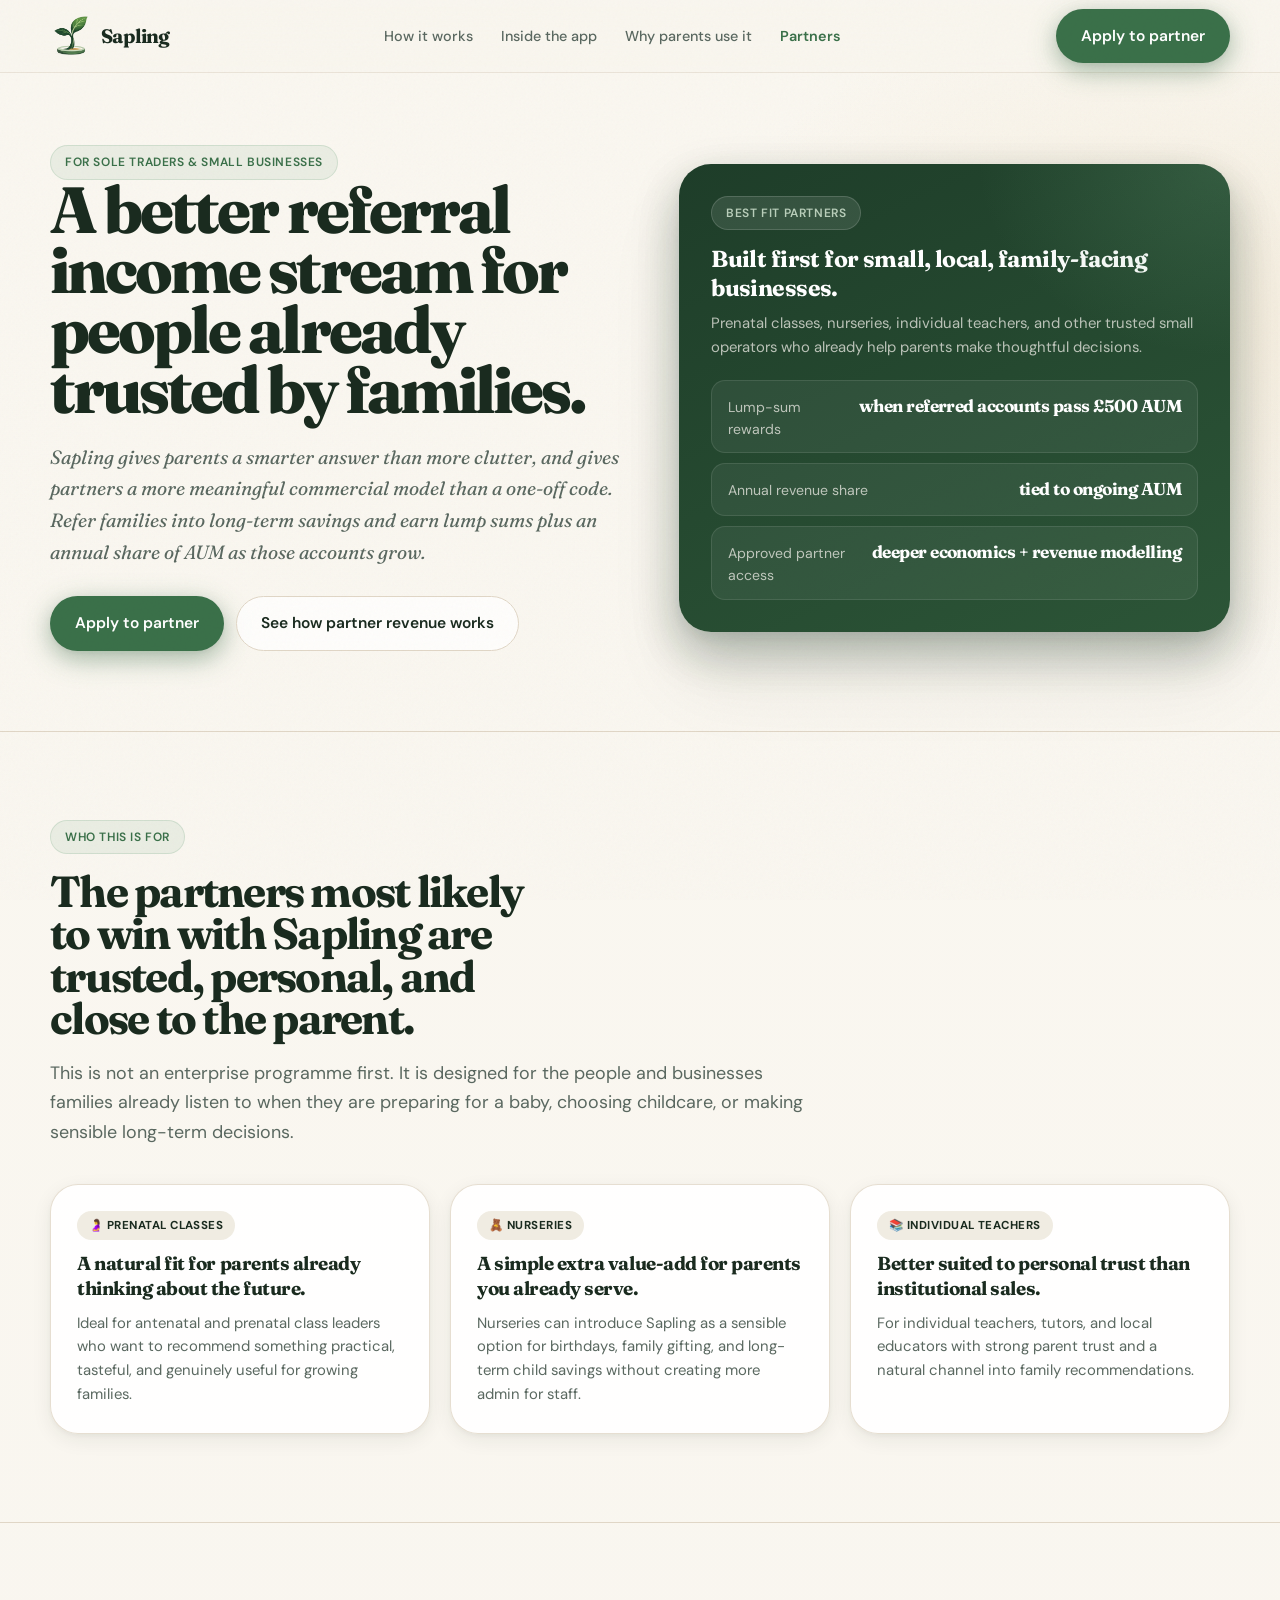
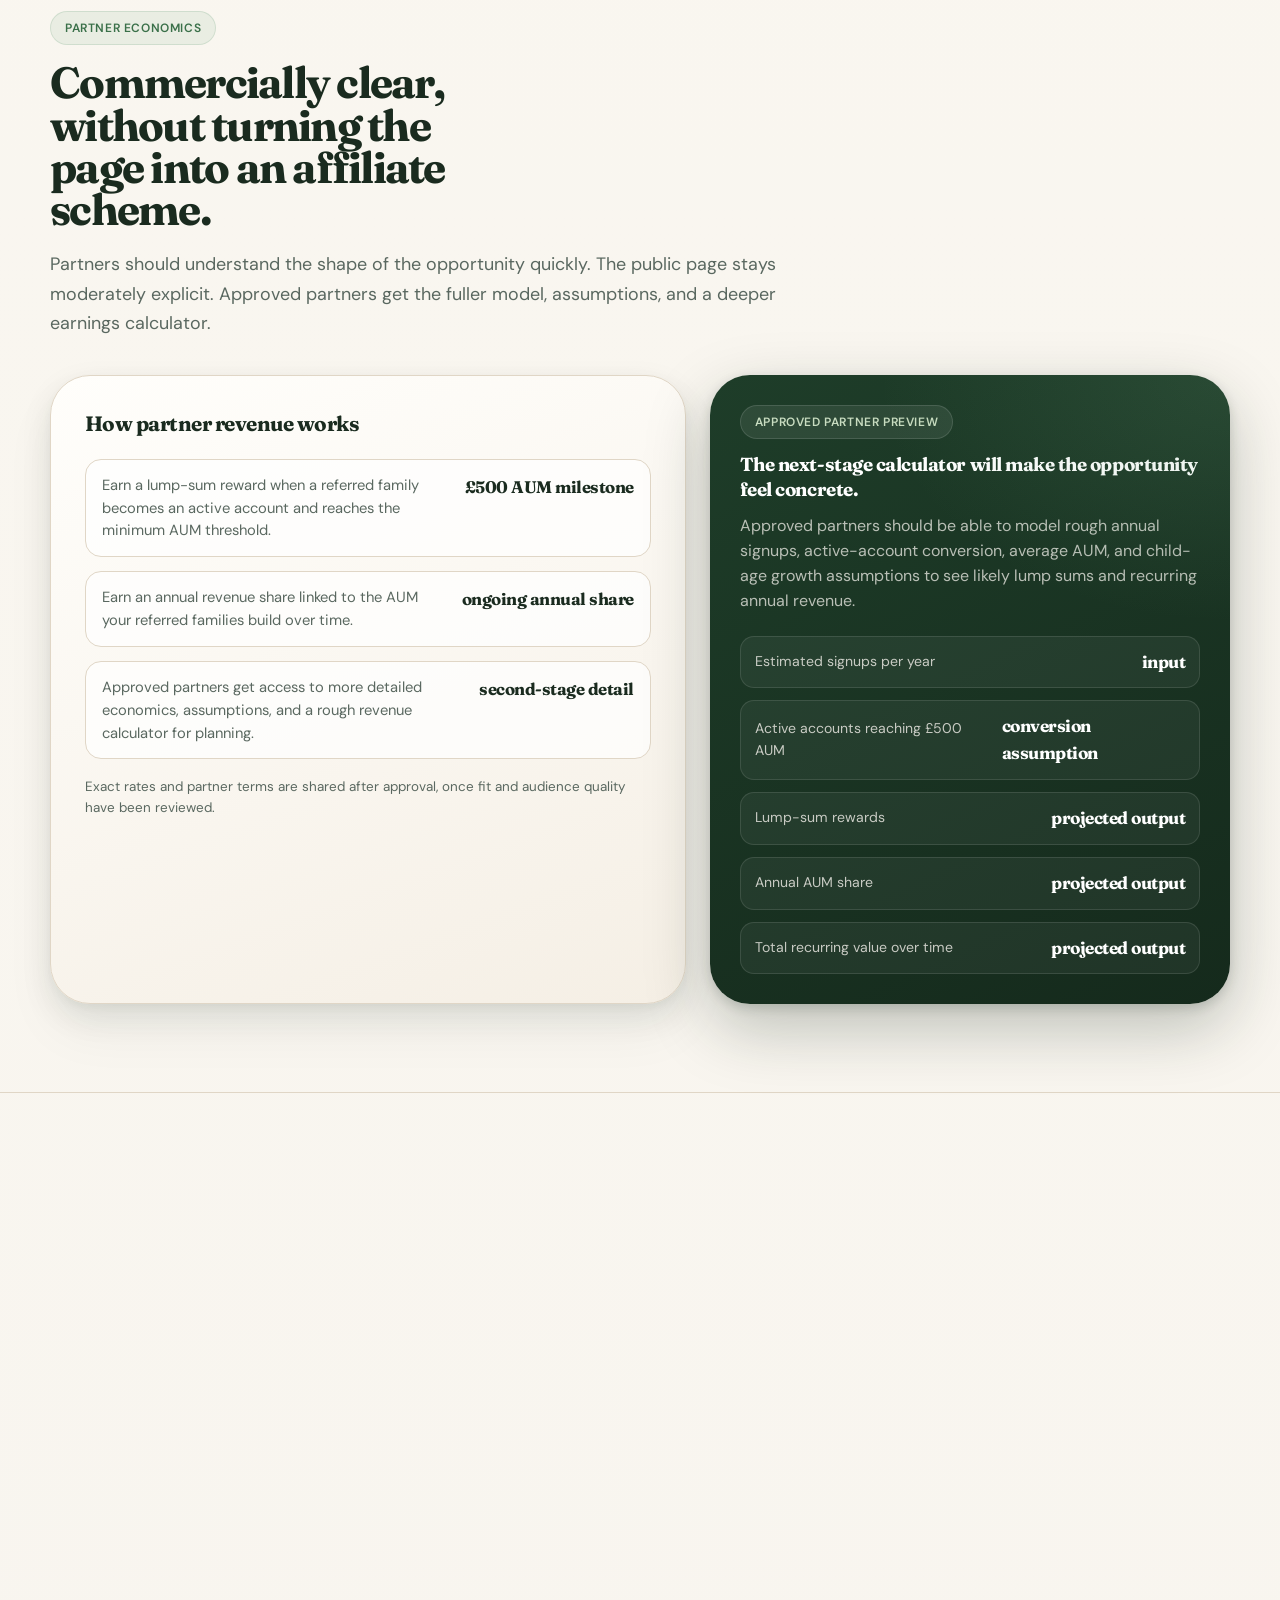
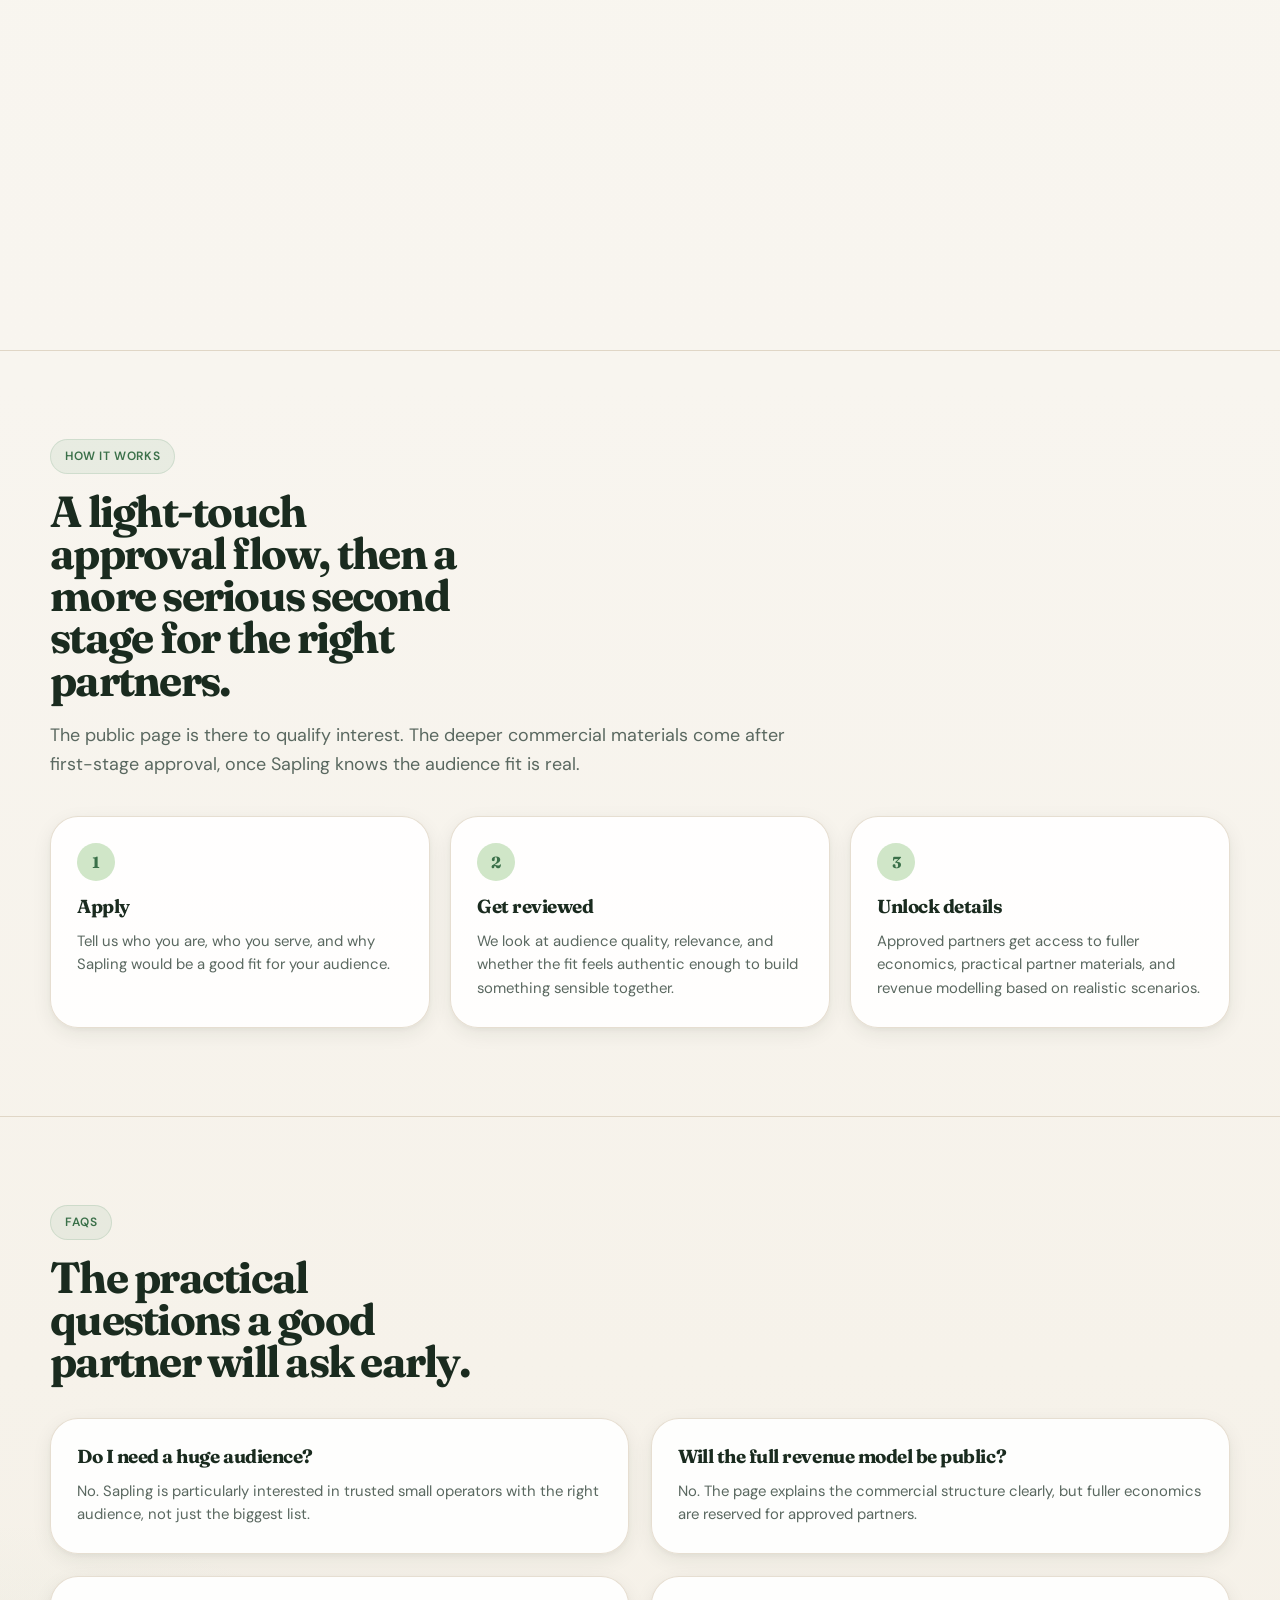
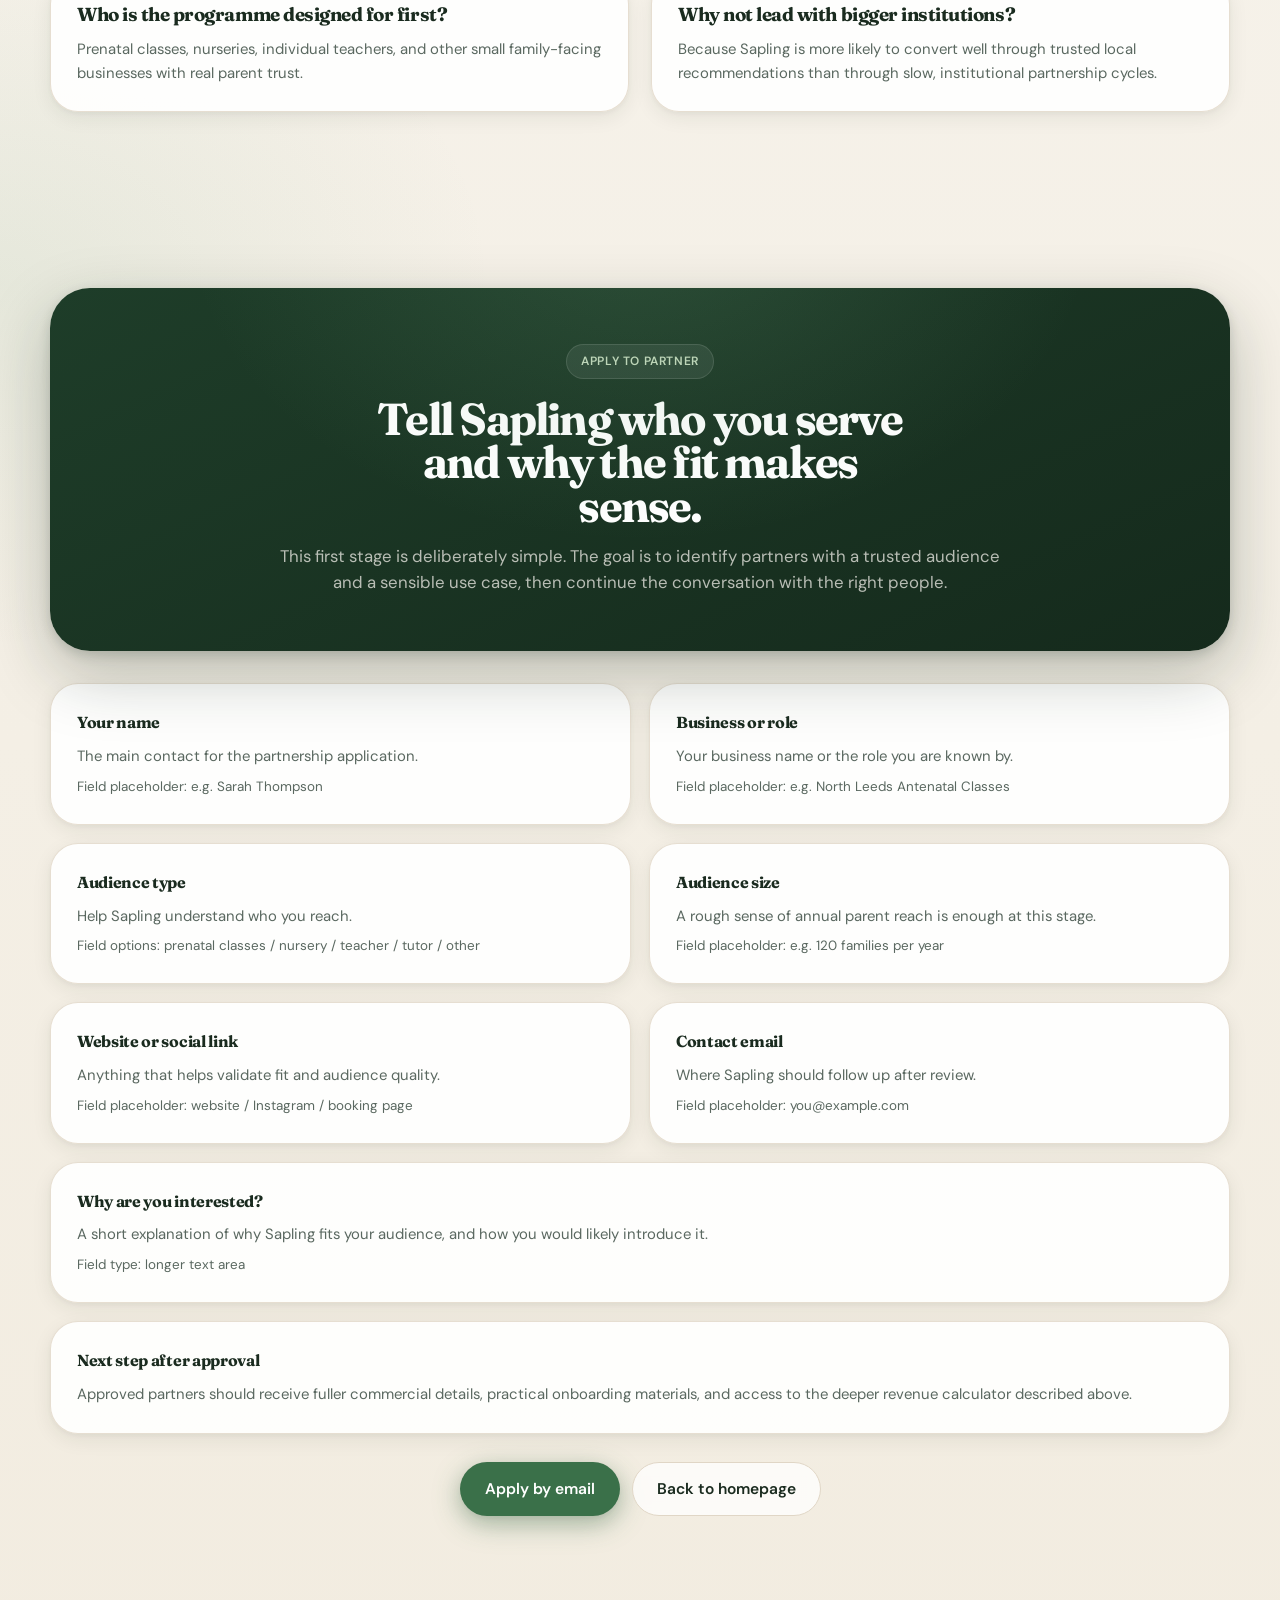
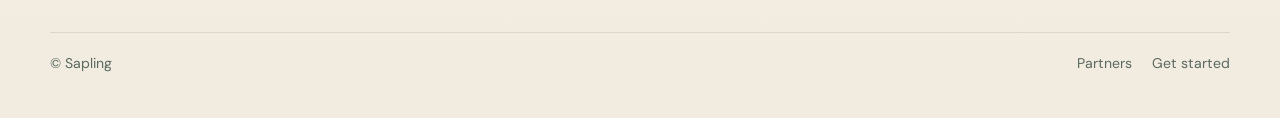
==== partners/index.html @ d84a0366 "feat: replace placeholder visuals and add partners page" ====
<!DOCTYPE html>
<html lang="en-GB">
<head>
  <link rel="icon" href="/sapling.ico" sizes="any">
  <link rel="icon" type="image/png" href="/sapling.png">
  <link rel="apple-touch-icon" href="/sapling.png">
  <link rel="preconnect" href="https://fonts.googleapis.com">
  <link rel="preconnect" href="https://fonts.gstatic.com" crossorigin>
  <link href="https://fonts.googleapis.com/css2?family=DM+Sans:ital,opsz,wght@0,9..40,400;0,9..40,500;0,9..40,600;0,9..40,700;1,9..40,400&family=Fraunces:ital,opsz,wght@0,9..144,400;0,9..144,600;0,9..144,700;0,9..144,800;1,9..144,400;1,9..144,700&display=swap" rel="stylesheet">
  <meta charset="UTF-8" />
  <meta name="viewport" content="width=device-width, initial-scale=1.0" />
  <title>Partners — Sapling</title>
  <meta name="description" content="Partner with Sapling to offer families something genuinely useful and earn lump-sum referral revenue plus an annual share of AUM as referred accounts grow." />
  <style>
    :root {
      --bg:        #f8f5ef;
      --surface:   #fffefb;
      --surface-2: #f1ebe0;
      --text:      #1a2b1f;
      --muted:     #5a6860;
      --line:      #e0d6c6;
      --green:     #3a7049;
      --green-lt:  #68a078;
      --green-3:   #d0e6c8;
      --gold:      #c89a3f;
      --sh-sm: 0 2px 4px rgba(26,43,31,.04), 0 6px 20px rgba(26,43,31,.07);
      --sh-md: 0 4px 8px rgba(26,43,31,.04), 0 12px 32px rgba(26,43,31,.09), 0 28px 52px rgba(26,43,31,.05);
      --sh-lg: 0 6px 12px rgba(26,43,31,.05), 0 20px 48px rgba(26,43,31,.11), 0 48px 80px rgba(26,43,31,.07);
      --sh-green: 0 8px 28px rgba(58,112,73,.38);
      --radius:    24px;
      --radius-lg: 32px;
      --radius-xl: 40px;
      --max: 1180px;
    }

    *, *::before, *::after { box-sizing: border-box; }
    html { scroll-behavior: smooth; }
    body {
      margin: 0;
      font-family: 'DM Sans', ui-sans-serif, system-ui, sans-serif;
      color: var(--text);
      background-color: var(--bg);
      background-image:
        radial-gradient(ellipse 760px 520px at 92% 5%, rgba(200,154,63,.1) 0%, transparent 65%),
        radial-gradient(ellipse 760px 560px at 0% 78%, rgba(104,160,120,.11) 0%, transparent 65%),
        linear-gradient(180deg, #faf7f0 0%, #f8f5ef 55%, #f2ece0 100%);
      line-height: 1.55;
      -webkit-font-smoothing: antialiased;
    }
    body::after {
      content: '';
      position: fixed; inset: 0;
      pointer-events: none; z-index: 9999;
      background-image: url("data:image/svg+xml,%3Csvg viewBox='0 0 512 512' xmlns='http://www.w3.org/2000/svg'%3E%3Cfilter id='n'%3E%3CfeTurbulence type='fractalNoise' baseFrequency='0.75' numOctaves='4' stitchTiles='stitch'/%3E%3C/filter%3E%3Crect width='100%25' height='100%25' filter='url(%23n)'/%3E%3C/svg%3E");
      opacity: .032; mix-blend-mode: multiply;
    }
    a { color: inherit; text-decoration: none; }
    img { max-width: 100%; display: block; }
    h1, h2, h3, h4, p { margin: 0; }
    h1, h2, h3 { font-family: 'Fraunces', Georgia, serif; font-optical-sizing: auto; }
    h1 { font-size: clamp(2.9rem, 5.1vw, 5.3rem); line-height: .92; letter-spacing: -.045em; font-weight: 800; }
    h2 { font-size: clamp(2rem, 3.4vw, 3.6rem); line-height: .97; letter-spacing: -.04em; font-weight: 700; }
    h3 { font-size: 1.18rem; line-height: 1.3; letter-spacing: -.025em; font-weight: 700; }
    .lead { margin-top: 20px; font-size: clamp(1.05rem, 1.4vw, 1.2rem); color: var(--muted); line-height: 1.65; max-width: 48rem; }
    .small { font-size: .84rem; color: var(--muted); }
    .container { width: min(var(--max), calc(100% - 40px)); margin: 0 auto; }
    .section { padding: 88px 0; }
    .grid-3 { display: grid; grid-template-columns: repeat(3,1fr); gap: 20px; }
    .grid-2 { display: grid; grid-template-columns: repeat(2,1fr); gap: 22px; }

    .eyebrow {
      display: inline-flex; align-items: center; gap: 8px;
      background: rgba(104,160,120,.1); color: var(--green);
      border: 1px solid rgba(104,160,120,.2);
      padding: 7px 14px; border-radius: 999px;
      font-weight: 600; font-size: 12px; letter-spacing: .05em; text-transform: uppercase;
    }

    .btns { display: flex; gap: 12px; flex-wrap: wrap; margin-top: 28px; align-items: center; }
    .btn {
      border: 1px solid transparent; border-radius: 999px; padding: 14px 24px;
      font-family: 'DM Sans', sans-serif; font-weight: 600; font-size: .97rem;
      display: inline-flex; align-items: center; gap: 8px;
      position: relative; overflow: hidden; white-space: nowrap;
      transition: transform .22s cubic-bezier(.34,1.56,.64,1), box-shadow .22s ease;
    }
    .btn::after { content: ''; position: absolute; inset: 0; background: rgba(255,255,255,0); transition: background .2s; }
    .btn:hover::after { background: rgba(255,255,255,.1); }
    .btn-primary { background: var(--green); color: #fff; box-shadow: var(--sh-sm), var(--sh-green); }
    .btn-primary:hover { transform: translateY(-2px); box-shadow: var(--sh-md), 0 12px 36px rgba(58,112,73,.42); }
    .btn-secondary { background: rgba(255,255,255,.75); border-color: var(--line); backdrop-filter: blur(6px); }
    .btn-secondary:hover { transform: translateY(-2px); box-shadow: var(--sh-sm); }

    .topbar {
      position: sticky; top: 0; z-index: 200;
      backdrop-filter: blur(18px) saturate(1.3);
      background: rgba(248,245,239,.72);
      border-bottom: 1px solid rgba(224,214,198,.6);
      transition: background .3s, box-shadow .3s;
    }
    .topbar.scrolled { background: rgba(248,245,239,.92); box-shadow: var(--sh-sm); }
    .nav { min-height: 72px; display: flex; align-items: center; justify-content: space-between; gap: 20px; }
    .brand { display: flex; align-items: center; gap: 11px; font-family: 'Fraunces', serif; font-weight: 700; font-size: 1.22rem; letter-spacing: -.03em; }
    .brand-logo { width: 40px; height: 40px; object-fit: contain; display: block; flex-shrink: 0; }
    .nav-links { display: flex; gap: 4px; }
    .nav-links a { color: var(--muted); font-weight: 500; font-size: .9rem; padding: 7px 12px; border-radius: 10px; transition: color .15s, background .15s; }
    .nav-links a:hover { color: var(--text); background: rgba(0,0,0,.04); }
    .nav-links a.active { color: var(--green); font-weight: 600; }

    .reveal { opacity: 0; transform: translateY(26px); transition: opacity .7s cubic-bezier(.22,1,.36,1), transform .7s cubic-bezier(.22,1,.36,1); }
    .reveal.r2 { transition-delay: .1s; }
    .reveal.r3 { transition-delay: .2s; }
    .reveal.r4 { transition-delay: .3s; }
    .reveal.visible { opacity: 1; transform: none; }

    .page-hero { padding: 72px 0 80px; }
    .page-hero-grid { display: grid; grid-template-columns: 1.02fr .98fr; gap: 56px; align-items: center; }
    .hero-kicker {
      font-family: 'Fraunces', serif; font-style: italic; font-weight: 400;
      font-size: clamp(1rem, 1.5vw, 1.25rem); color: var(--muted);
      margin-top: 22px; line-height: 1.65; max-width: 40rem;
    }

    .featured-card {
      background: linear-gradient(155deg, #1e3d29 0%, #2c5537 100%);
      border-radius: var(--radius-lg); padding: 32px;
      box-shadow: var(--sh-lg), 0 20px 48px rgba(20,48,30,.22);
      position: relative; overflow: hidden;
    }
    .featured-card::before {
      content: '';
      position: absolute; inset: 0;
      background: radial-gradient(ellipse 420px 320px at 100% 0%, rgba(104,160,120,.25) 0%, transparent 60%);
      pointer-events: none;
    }
    .featured-card .eyebrow { background: rgba(255,255,255,.1); color: rgba(200,220,200,.9); border-color: rgba(255,255,255,.15); }
    .featured-card h3 { color: #fff; margin-top: 14px; font-size: 1.45rem; line-height: 1.25; }
    .featured-card p { color: rgba(247,244,238,.72); margin-top: 10px; font-size: .93rem; line-height: 1.6; }
    .featured-rows { display: grid; gap: 10px; margin-top: 20px; }
    .featured-row {
      border: 1px solid rgba(255,255,255,.1);
      background: rgba(255,255,255,.06);
      border-radius: 14px; padding: 12px 16px;
      display: flex; justify-content: space-between; align-items: baseline; gap: 10px;
    }
    .featured-row span { font-size: .88rem; color: rgba(247,244,238,.72); }
    .featured-row strong { font-family: 'Fraunces', serif; font-size: 1.08rem; color: #fff; letter-spacing: -.03em; white-space: nowrap; }

    .hr { border: 0; border-top: 1px solid var(--line); margin: 0; }

    .fit-card, .info-card, .step-card, .faq-card, .field-card {
      background: rgba(255,255,255,.9);
      border: 1px solid rgba(224,214,198,.8);
      border-radius: 28px; padding: 26px;
      box-shadow: var(--sh-sm);
      transition: transform .28s cubic-bezier(.34,1.56,.64,1), box-shadow .28s ease;
    }
    .fit-card:hover, .info-card:hover, .step-card:hover, .faq-card:hover, .field-card:hover {
      transform: translateY(-4px); box-shadow: var(--sh-md);
    }
    .fit-type, .pill {
      display: inline-flex; align-items: center; gap: 7px;
      border-radius: 999px; background: #f0ece2;
      padding: 6px 12px; font-size: .72rem; font-weight: 700; width: fit-content;
      text-transform: uppercase; letter-spacing: .04em;
    }
    .fit-card p, .info-card p, .step-card p, .faq-card p, .field-card p { color: var(--muted); font-size: .93rem; line-height: 1.6; margin-top: 10px; }
    .step-no {
      width: 38px; height: 38px; border-radius: 999px;
      display: inline-flex; align-items: center; justify-content: center;
      background: var(--green-3); color: var(--green);
      font-family: 'Fraunces', serif; font-weight: 700; margin-bottom: 14px;
    }

    .economics-grid { display: grid; grid-template-columns: 1.1fr .9fr; gap: 24px; margin-top: 36px; }
    .economics-panel {
      background: linear-gradient(160deg, #fffefb 0%, #f5efe5 100%);
      border: 1px solid var(--line); border-radius: var(--radius-xl);
      box-shadow: var(--sh-md); padding: 34px;
    }
    .economics-panel h3 { font-size: 1.3rem; }
    .econ-list { display: grid; gap: 14px; margin-top: 22px; }
    .econ-item {
      display: flex; justify-content: space-between; gap: 16px; align-items: start;
      padding: 14px 16px; border-radius: 16px; background: rgba(255,255,255,.72); border: 1px solid var(--line);
    }
    .econ-item span { color: var(--muted); font-size: .92rem; max-width: 28rem; }
    .econ-item strong { font-family: 'Fraunces', serif; font-size: 1.05rem; letter-spacing: -.03em; white-space: nowrap; }

    .calc-card {
      background: linear-gradient(155deg, #1e3d29 0%, #152a1c 100%);
      border-radius: var(--radius-xl); padding: 30px;
      color: #f7f4ee; box-shadow: 0 24px 64px rgba(20,40,26,.26), 0 4px 12px rgba(20,40,26,.16);
      position: relative; overflow: hidden;
    }
    .calc-card::before {
      content: ''; position: absolute; inset: 0;
      background: radial-gradient(ellipse 540px 380px at 100% 0%, rgba(104,160,120,.18) 0%, transparent 65%);
      pointer-events: none;
    }
    .calc-card .eyebrow { background: rgba(255,255,255,.08); color: #c8dcc0; border-color: rgba(255,255,255,.12); }
    .calc-card p { color: rgba(247,244,238,.72); margin-top: 12px; }
    .calc-stack { display: grid; gap: 12px; margin-top: 22px; position: relative; z-index: 1; }
    .calc-row {
      display: flex; justify-content: space-between; gap: 12px; align-items: center;
      border: 1px solid rgba(255,255,255,.11); background: rgba(255,255,255,.05);
      border-radius: 14px; padding: 12px 14px;
    }
    .calc-row span { color: rgba(247,244,238,.78); font-size: .88rem; }
    .calc-row strong { color: #fff; font-family: 'Fraunces', serif; font-size: 1.08rem; letter-spacing: -.03em; }

    .form-grid { display: grid; grid-template-columns: repeat(2,1fr); gap: 18px; margin-top: 32px; }
    .field-card strong { display: block; font-family: 'Fraunces', serif; font-size: 1rem; letter-spacing: -.02em; }
    .field-hint { margin-top: 8px; display: block; color: var(--muted); font-size: .84rem; }
    .field-card.wide { grid-column: 1 / -1; }

    .cta-panel {
      background: linear-gradient(155deg, #1e3d29 0%, #152a1c 100%);
      border-radius: var(--radius-xl); padding: 56px 48px;
      text-align: center; position: relative; overflow: hidden;
      box-shadow: 0 24px 64px rgba(20,40,26,.26), 0 4px 12px rgba(20,40,26,.16);
    }
    .cta-panel::before {
      content: ''; position: absolute; inset: 0;
      background: radial-gradient(ellipse 700px 500px at 50% -20%, rgba(104,160,120,.22) 0%, transparent 65%);
      pointer-events: none;
    }
    .cta-panel .eyebrow { background: rgba(255,255,255,.08); color: #c8dcc0; border-color: rgba(255,255,255,.12); }
    .cta-panel h2 { color: #fff; margin-top: 18px; font-size: clamp(2rem, 3.5vw, 3.2rem); max-width: 17ch; margin-left: auto; margin-right: auto; }
    .cta-panel p { color: rgba(247,244,238,.72); margin: 16px auto 0; max-width: 46rem; font-size: 1.05rem; }
    .cta-panel .btn-secondary { background: rgba(255,255,255,.1); color: #fff; border-color: rgba(255,255,255,.2); backdrop-filter: none; }
    .cta-panel .btns { position: relative; z-index: 1; justify-content: center; }

    footer { padding: 28px 0 44px; }
    .footer-row { display: flex; justify-content: space-between; align-items: center; gap: 18px; flex-wrap: wrap; border-top: 1px solid var(--line); padding-top: 20px; font-size: .88rem; color: var(--muted); }
    .footer-links { display: flex; gap: 20px; }
    .footer-links a { color: var(--muted); transition: color .15s; }
    .footer-links a:hover { color: var(--text); }

    @media (max-width: 1100px) {
      .page-hero-grid, .economics-grid { grid-template-columns: 1fr; gap: 40px; }
      .grid-3, .grid-2, .form-grid { grid-template-columns: 1fr; }
    }
    @media (max-width: 760px) {
      .nav-links { display: none; }
      .section { padding: 60px 0; }
      .page-hero { padding: 48px 0 60px; }
      .cta-panel, .calc-card, .economics-panel { padding: 28px 24px; }
      .container { width: min(var(--max), calc(100% - 24px)); }
      .btn { width: 100%; }
      .btns { display: grid; }
    }
  </style>
</head>
<body>

  <header class="topbar" id="topbar">
    <div class="container nav">
      <a class="brand" href="/" aria-label="Sapling home">
        <img class="brand-logo" src="/sapling.png" alt="Sapling logo">
        <span>Sapling</span>
      </a>
      <nav class="nav-links" aria-label="Primary">
        <a href="/#how">How it works</a>
        <a href="/#preview">Inside the app</a>
        <a href="/#faq">Why parents use it</a>
        <a href="/partners" class="active">Partners</a>
      </nav>
      <a class="btn btn-primary" href="#apply">Apply to partner</a>
    </div>
  </header>

  <main>

    <section class="page-hero">
      <div class="container page-hero-grid">
        <div>
          <span class="eyebrow reveal">For sole traders & small businesses</span>
          <h1 class="reveal r2">A better referral income stream for people already trusted by families.</h1>
          <p class="hero-kicker reveal r3">Sapling gives parents a smarter answer than more clutter, and gives partners a more meaningful commercial model than a one-off code. Refer families into long-term savings and earn lump sums plus an annual share of AUM as those accounts grow.</p>
          <div class="btns reveal r4">
            <a class="btn btn-primary" href="#apply">Apply to partner</a>
            <a class="btn btn-secondary" href="#economics">See how partner revenue works</a>
          </div>
        </div>

        <div class="featured-card reveal r3">
          <span class="eyebrow">Best fit partners</span>
          <h3>Built first for small, local, family-facing businesses.</h3>
          <p>Prenatal classes, nurseries, individual teachers, and other trusted small operators who already help parents make thoughtful decisions.</p>
          <div class="featured-rows">
            <div class="featured-row"><span>Lump-sum rewards</span><strong>when referred accounts pass £500 AUM</strong></div>
            <div class="featured-row"><span>Annual revenue share</span><strong>tied to ongoing AUM</strong></div>
            <div class="featured-row"><span>Approved partner access</span><strong>deeper economics + revenue modelling</strong></div>
          </div>
        </div>
      </div>
    </section>

    <hr class="hr">

    <section class="section">
      <div class="container">
        <div class="reveal">
          <span class="eyebrow">Who this is for</span>
          <h2 style="margin-top:16px;max-width:16ch;">The partners most likely to win with Sapling are trusted, personal, and close to the parent.</h2>
          <p class="lead">This is not an enterprise programme first. It is designed for the people and businesses families already listen to when they are preparing for a baby, choosing childcare, or making sensible long-term decisions.</p>
        </div>

        <div class="grid-3" style="margin-top:36px;">
          <article class="fit-card reveal r2">
            <span class="fit-type">🤰 Prenatal classes</span>
            <h3 style="margin-top:12px;">A natural fit for parents already thinking about the future.</h3>
            <p>Ideal for antenatal and prenatal class leaders who want to recommend something practical, tasteful, and genuinely useful for growing families.</p>
          </article>

          <article class="fit-card reveal r3">
            <span class="fit-type">🧸 Nurseries</span>
            <h3 style="margin-top:12px;">A simple extra value-add for parents you already serve.</h3>
            <p>Nurseries can introduce Sapling as a sensible option for birthdays, family gifting, and long-term child savings without creating more admin for staff.</p>
          </article>

          <article class="fit-card reveal r4">
            <span class="fit-type">📚 Individual teachers</span>
            <h3 style="margin-top:12px;">Better suited to personal trust than institutional sales.</h3>
            <p>For individual teachers, tutors, and local educators with strong parent trust and a natural channel into family recommendations.</p>
          </article>
        </div>
      </div>
    </section>

    <hr class="hr">

    <section class="section" id="economics">
      <div class="container">
        <div class="reveal">
          <span class="eyebrow">Partner economics</span>
          <h2 style="margin-top:16px;max-width:14ch;">Commercially clear, without turning the page into an affiliate scheme.</h2>
          <p class="lead">Partners should understand the shape of the opportunity quickly. The public page stays moderately explicit. Approved partners get the fuller model, assumptions, and a deeper earnings calculator.</p>
        </div>

        <div class="economics-grid reveal r2">
          <div class="economics-panel">
            <h3>How partner revenue works</h3>
            <div class="econ-list">
              <div class="econ-item">
                <span>Earn a lump-sum reward when a referred family becomes an active account and reaches the minimum AUM threshold.</span>
                <strong>£500 AUM milestone</strong>
              </div>
              <div class="econ-item">
                <span>Earn an annual revenue share linked to the AUM your referred families build over time.</span>
                <strong>ongoing annual share</strong>
              </div>
              <div class="econ-item">
                <span>Approved partners get access to more detailed economics, assumptions, and a rough revenue calculator for planning.</span>
                <strong>second-stage detail</strong>
              </div>
            </div>
            <p class="small" style="margin-top:18px;">Exact rates and partner terms are shared after approval, once fit and audience quality have been reviewed.</p>
          </div>

          <div class="calc-card">
            <span class="eyebrow">Approved partner preview</span>
            <h3 style="margin-top:14px;color:#fff;">The next-stage calculator will make the opportunity feel concrete.</h3>
            <p>Approved partners should be able to model rough annual signups, active-account conversion, average AUM, and child-age growth assumptions to see likely lump sums and recurring annual revenue.</p>
            <div class="calc-stack">
              <div class="calc-row"><span>Estimated signups per year</span><strong>input</strong></div>
              <div class="calc-row"><span>Active accounts reaching £500 AUM</span><strong>conversion assumption</strong></div>
              <div class="calc-row"><span>Lump-sum rewards</span><strong>projected output</strong></div>
              <div class="calc-row"><span>Annual AUM share</span><strong>projected output</strong></div>
              <div class="calc-row"><span>Total recurring value over time</span><strong>projected output</strong></div>
            </div>
          </div>
        </div>
      </div>
    </section>

    <hr class="hr">

    <section class="section">
      <div class="container">
        <div class="reveal">
          <span class="eyebrow">Why partners like it</span>
          <h2 style="margin-top:16px;max-width:15ch;">It gives families something useful, and gives you a commercial reason to keep referring it.</h2>
          <p class="lead">Sapling works best when the partner recommendation feels genuine, practical, and aligned with the audience. The commercial model matters, but it works because the product itself is something families are happy to hear about.</p>
        </div>

        <div class="grid-3" style="margin-top:36px;">
          <article class="info-card reveal r2">
            <span class="pill">💚 Useful to families</span>
            <h3 style="margin-top:12px;">You are recommending something genuinely valuable, not just monetising attention.</h3>
            <p>Sapling helps parents turn gifting moments into long-term savings. That makes the recommendation feel practical and tasteful, not pushy.</p>
          </article>

          <article class="info-card reveal r3">
            <span class="pill">💷 Real revenue</span>
            <h3 style="margin-top:12px;">The upside is not vague.</h3>
            <p>Partners can earn both lump-sum referral rewards and annual recurring revenue linked to the AUM they help bring in.</p>
          </article>

          <article class="info-card reveal r4">
            <span class="pill">🌱 Long-term alignment</span>
            <h3 style="margin-top:12px;">As referred families keep building, partner value compounds too.</h3>
            <p>The model is designed to reward partners for introducing families who stick, save, and grow meaningful balances over time.</p>
          </article>
        </div>
      </div>
    </section>

    <hr class="hr">

    <section class="section">
      <div class="container">
        <div class="reveal">
          <span class="eyebrow">How it works</span>
          <h2 style="margin-top:16px;max-width:14ch;">A light-touch approval flow, then a more serious second stage for the right partners.</h2>
          <p class="lead">The public page is there to qualify interest. The deeper commercial materials come after first-stage approval, once Sapling knows the audience fit is real.</p>
        </div>

        <div class="grid-3" style="margin-top:36px;">
          <article class="step-card reveal r2">
            <div class="step-no">1</div>
            <h3>Apply</h3>
            <p>Tell us who you are, who you serve, and why Sapling would be a good fit for your audience.</p>
          </article>
          <article class="step-card reveal r3">
            <div class="step-no">2</div>
            <h3>Get reviewed</h3>
            <p>We look at audience quality, relevance, and whether the fit feels authentic enough to build something sensible together.</p>
          </article>
          <article class="step-card reveal r4">
            <div class="step-no">3</div>
            <h3>Unlock details</h3>
            <p>Approved partners get access to fuller economics, practical partner materials, and revenue modelling based on realistic scenarios.</p>
          </article>
        </div>
      </div>
    </section>

    <hr class="hr">

    <section class="section">
      <div class="container">
        <div class="reveal">
          <span class="eyebrow">FAQs</span>
          <h2 style="margin-top:16px;max-width:15ch;">The practical questions a good partner will ask early.</h2>
        </div>

        <div class="grid-2" style="margin-top:36px;">
          <article class="faq-card reveal r2">
            <h3>Do I need a huge audience?</h3>
            <p>No. Sapling is particularly interested in trusted small operators with the right audience, not just the biggest list.</p>
          </article>
          <article class="faq-card reveal r3">
            <h3>Will the full revenue model be public?</h3>
            <p>No. The page explains the commercial structure clearly, but fuller economics are reserved for approved partners.</p>
          </article>
          <article class="faq-card reveal r3">
            <h3>Who is the programme designed for first?</h3>
            <p>Prenatal classes, nurseries, individual teachers, and other small family-facing businesses with real parent trust.</p>
          </article>
          <article class="faq-card reveal r4">
            <h3>Why not lead with bigger institutions?</h3>
            <p>Because Sapling is more likely to convert well through trusted local recommendations than through slow, institutional partnership cycles.</p>
          </article>
        </div>
      </div>
    </section>

    <section class="section" id="apply">
      <div class="container">
        <div class="cta-panel reveal">
          <span class="eyebrow">Apply to partner</span>
          <h2>Tell Sapling who you serve and why the fit makes sense.</h2>
          <p>This first stage is deliberately simple. The goal is to identify partners with a trusted audience and a sensible use case, then continue the conversation with the right people.</p>
        </div>

        <div class="form-grid">
          <article class="field-card reveal r2">
            <strong>Your name</strong>
            <p>The main contact for the partnership application.</p>
            <span class="field-hint">Field placeholder: e.g. Sarah Thompson</span>
          </article>
          <article class="field-card reveal r3">
            <strong>Business or role</strong>
            <p>Your business name or the role you are known by.</p>
            <span class="field-hint">Field placeholder: e.g. North Leeds Antenatal Classes</span>
          </article>
          <article class="field-card reveal r3">
            <strong>Audience type</strong>
            <p>Help Sapling understand who you reach.</p>
            <span class="field-hint">Field options: prenatal classes / nursery / teacher / tutor / other</span>
          </article>
          <article class="field-card reveal r4">
            <strong>Audience size</strong>
            <p>A rough sense of annual parent reach is enough at this stage.</p>
            <span class="field-hint">Field placeholder: e.g. 120 families per year</span>
          </article>
          <article class="field-card reveal r4">
            <strong>Website or social link</strong>
            <p>Anything that helps validate fit and audience quality.</p>
            <span class="field-hint">Field placeholder: website / Instagram / booking page</span>
          </article>
          <article class="field-card reveal r2">
            <strong>Contact email</strong>
            <p>Where Sapling should follow up after review.</p>
            <span class="field-hint">Field placeholder: you@example.com</span>
          </article>
          <article class="field-card wide reveal r3">
            <strong>Why are you interested?</strong>
            <p>A short explanation of why Sapling fits your audience, and how you would likely introduce it.</p>
            <span class="field-hint">Field type: longer text area</span>
          </article>
          <article class="field-card wide reveal r4">
            <strong>Next step after approval</strong>
            <p>Approved partners should receive fuller commercial details, practical onboarding materials, and access to the deeper revenue calculator described above.</p>
          </article>
        </div>

        <div class="btns reveal" style="justify-content:center; margin-top:28px;">
          <a class="btn btn-primary" href="mailto:partners@usesapling.co.uk?subject=Sapling%20Partner%20Application">Apply by email</a>
          <a class="btn btn-secondary" href="/">Back to homepage</a>
        </div>
      </div>
    </section>

  </main>

  <footer>
    <div class="container footer-row">
      <div>© Sapling</div>
      <div class="footer-links">
        <a href="/partners">Partners</a>
        <a href="https://app.usesapling.co.uk">Get started</a>
      </div>
    </div>
  </footer>

  <script>
  (function(){
    var obs = new IntersectionObserver(function(entries){
      entries.forEach(function(e){ if(e.isIntersecting){ e.target.classList.add('visible'); obs.unobserve(e.target); } });
    }, {threshold:.08});
    document.querySelectorAll('.reveal').forEach(function(el){ obs.observe(el); });
    setTimeout(function(){ document.querySelectorAll('.page-hero .reveal').forEach(function(el){ el.classList.add('visible'); }); }, 80);
    var tb = document.getElementById('topbar');
    window.addEventListener('scroll', function(){ tb.classList.toggle('scrolled', window.scrollY > 64); }, {passive:true});
  })();
  </script>
</body>
</html>
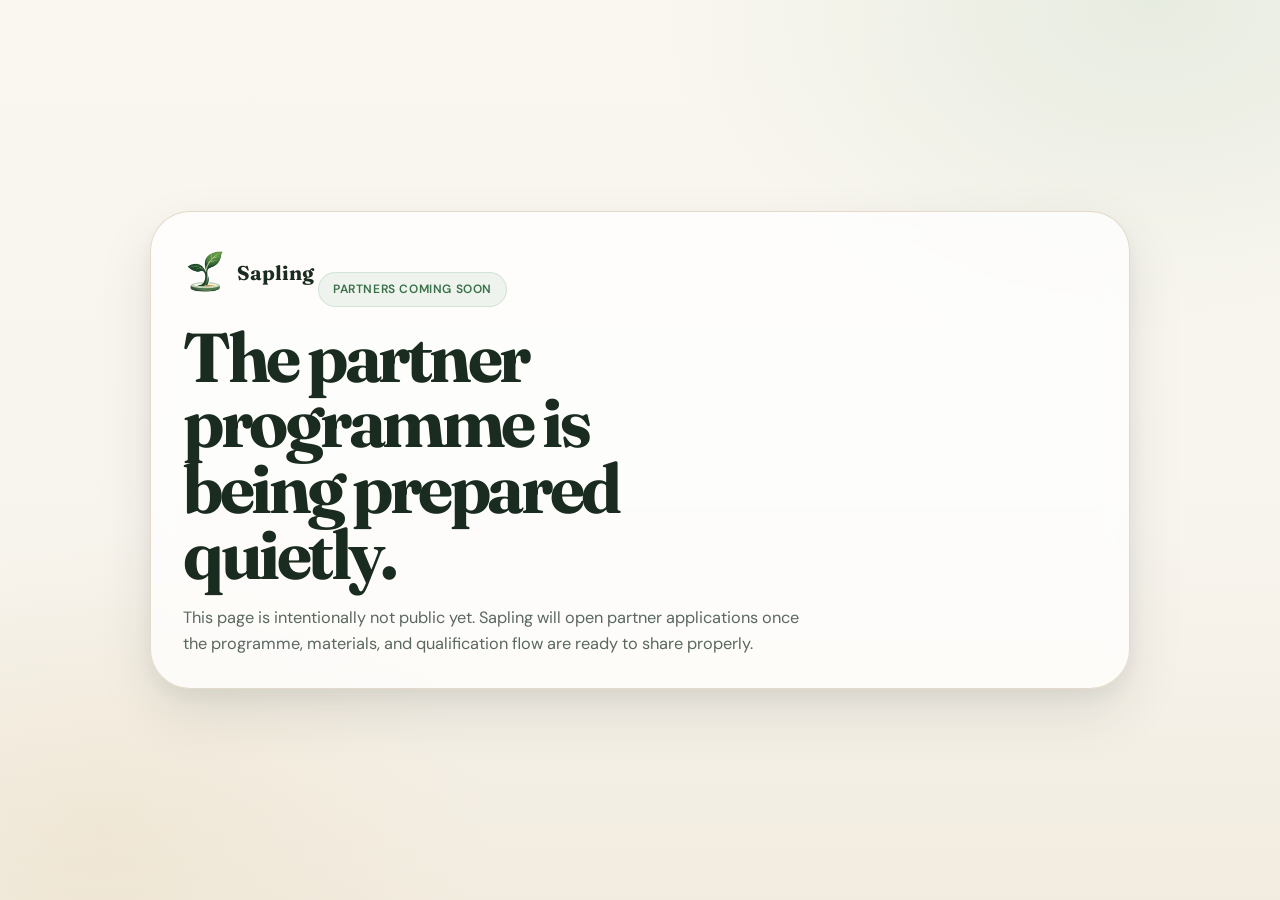
==== commit 14819be2: "chore: switch public site to coming soon placeholder" ====
--- a/partners/index.html
+++ b/partners/index.html
@@ -9,543 +9,75 @@
   <link href="https://fonts.googleapis.com/css2?family=DM+Sans:ital,opsz,wght@0,9..40,400;0,9..40,500;0,9..40,600;0,9..40,700;1,9..40,400&family=Fraunces:ital,opsz,wght@0,9..144,400;0,9..144,600;0,9..144,700;0,9..144,800;1,9..144,400;1,9..144,700&display=swap" rel="stylesheet">
   <meta charset="UTF-8" />
   <meta name="viewport" content="width=device-width, initial-scale=1.0" />
-  <title>Partners — Sapling</title>
-  <meta name="description" content="Partner with Sapling to offer families something genuinely useful and earn lump-sum referral revenue plus an annual share of AUM as referred accounts grow." />
+  <title>Sapling Partners — Coming soon</title>
+  <meta name="description" content="Sapling partner applications are not yet public. More details coming soon." />
   <style>
     :root {
-      --bg:        #f8f5ef;
-      --surface:   #fffefb;
-      --surface-2: #f1ebe0;
-      --text:      #1a2b1f;
-      --muted:     #5a6860;
-      --line:      #e0d6c6;
-      --green:     #3a7049;
-      --green-lt:  #68a078;
-      --green-3:   #d0e6c8;
-      --gold:      #c89a3f;
-      --sh-sm: 0 2px 4px rgba(26,43,31,.04), 0 6px 20px rgba(26,43,31,.07);
-      --sh-md: 0 4px 8px rgba(26,43,31,.04), 0 12px 32px rgba(26,43,31,.09), 0 28px 52px rgba(26,43,31,.05);
-      --sh-lg: 0 6px 12px rgba(26,43,31,.05), 0 20px 48px rgba(26,43,31,.11), 0 48px 80px rgba(26,43,31,.07);
-      --sh-green: 0 8px 28px rgba(58,112,73,.38);
-      --radius:    24px;
-      --radius-lg: 32px;
+      --bg: #f8f5ef;
+      --text: #1a2b1f;
+      --muted: #5a6860;
+      --line: #e0d6c6;
+      --green: #3a7049;
+      --sh-lg: 0 8px 18px rgba(26,43,31,.05), 0 24px 56px rgba(26,43,31,.10);
       --radius-xl: 40px;
-      --max: 1180px;
+      --max: 980px;
     }
-
     *, *::before, *::after { box-sizing: border-box; }
-    html { scroll-behavior: smooth; }
     body {
       margin: 0;
+      min-height: 100vh;
+      display: grid;
+      place-items: center;
+      padding: 24px;
       font-family: 'DM Sans', ui-sans-serif, system-ui, sans-serif;
       color: var(--text);
       background-color: var(--bg);
       background-image:
-        radial-gradient(ellipse 760px 520px at 92% 5%, rgba(200,154,63,.1) 0%, transparent 65%),
-        radial-gradient(ellipse 760px 560px at 0% 78%, rgba(104,160,120,.11) 0%, transparent 65%),
+        radial-gradient(ellipse 760px 520px at 90% 0%, rgba(104,160,120,.13) 0%, transparent 65%),
+        radial-gradient(ellipse 600px 460px at 8% 92%, rgba(200,154,63,.08) 0%, transparent 65%),
         linear-gradient(180deg, #faf7f0 0%, #f8f5ef 55%, #f2ece0 100%);
+      -webkit-font-smoothing: antialiased;
       line-height: 1.55;
-      -webkit-font-smoothing: antialiased;
     }
-    body::after {
-      content: '';
-      position: fixed; inset: 0;
-      pointer-events: none; z-index: 9999;
-      background-image: url("data:image/svg+xml,%3Csvg viewBox='0 0 512 512' xmlns='http://www.w3.org/2000/svg'%3E%3Cfilter id='n'%3E%3CfeTurbulence type='fractalNoise' baseFrequency='0.75' numOctaves='4' stitchTiles='stitch'/%3E%3C/filter%3E%3Crect width='100%25' height='100%25' filter='url(%23n)'/%3E%3C/svg%3E");
-      opacity: .032; mix-blend-mode: multiply;
+    .panel {
+      width: min(var(--max), 100%);
+      padding: 32px;
+      border-radius: var(--radius-xl);
+      border: 1px solid rgba(224,214,198,.9);
+      background: rgba(255,255,255,.74);
+      box-shadow: var(--sh-lg);
+      backdrop-filter: blur(12px);
     }
-    a { color: inherit; text-decoration: none; }
-    img { max-width: 100%; display: block; }
-    h1, h2, h3, h4, p { margin: 0; }
-    h1, h2, h3 { font-family: 'Fraunces', Georgia, serif; font-optical-sizing: auto; }
-    h1 { font-size: clamp(2.9rem, 5.1vw, 5.3rem); line-height: .92; letter-spacing: -.045em; font-weight: 800; }
-    h2 { font-size: clamp(2rem, 3.4vw, 3.6rem); line-height: .97; letter-spacing: -.04em; font-weight: 700; }
-    h3 { font-size: 1.18rem; line-height: 1.3; letter-spacing: -.025em; font-weight: 700; }
-    .lead { margin-top: 20px; font-size: clamp(1.05rem, 1.4vw, 1.2rem); color: var(--muted); line-height: 1.65; max-width: 48rem; }
-    .small { font-size: .84rem; color: var(--muted); }
-    .container { width: min(var(--max), calc(100% - 40px)); margin: 0 auto; }
-    .section { padding: 88px 0; }
-    .grid-3 { display: grid; grid-template-columns: repeat(3,1fr); gap: 20px; }
-    .grid-2 { display: grid; grid-template-columns: repeat(2,1fr); gap: 22px; }
-
+    .brand { display: inline-flex; align-items: center; gap: 12px; font-family: 'Fraunces', serif; font-weight: 700; font-size: 1.25rem; }
+    .brand img { width: 42px; height: 42px; object-fit: contain; }
     .eyebrow {
       display: inline-flex; align-items: center; gap: 8px;
+      margin-top: 28px;
       background: rgba(104,160,120,.1); color: var(--green);
       border: 1px solid rgba(104,160,120,.2);
       padding: 7px 14px; border-radius: 999px;
       font-weight: 600; font-size: 12px; letter-spacing: .05em; text-transform: uppercase;
     }
-
-    .btns { display: flex; gap: 12px; flex-wrap: wrap; margin-top: 28px; align-items: center; }
-    .btn {
-      border: 1px solid transparent; border-radius: 999px; padding: 14px 24px;
-      font-family: 'DM Sans', sans-serif; font-weight: 600; font-size: .97rem;
-      display: inline-flex; align-items: center; gap: 8px;
-      position: relative; overflow: hidden; white-space: nowrap;
-      transition: transform .22s cubic-bezier(.34,1.56,.64,1), box-shadow .22s ease;
+    h1 {
+      margin: 18px 0 0;
+      font-family: 'Fraunces', Georgia, serif;
+      font-size: clamp(2.4rem, 5.4vw, 4.8rem);
+      line-height: .95;
+      letter-spacing: -.05em;
+      max-width: 12ch;
     }
-    .btn::after { content: ''; position: absolute; inset: 0; background: rgba(255,255,255,0); transition: background .2s; }
-    .btn:hover::after { background: rgba(255,255,255,.1); }
-    .btn-primary { background: var(--green); color: #fff; box-shadow: var(--sh-sm), var(--sh-green); }
-    .btn-primary:hover { transform: translateY(-2px); box-shadow: var(--sh-md), 0 12px 36px rgba(58,112,73,.42); }
-    .btn-secondary { background: rgba(255,255,255,.75); border-color: var(--line); backdrop-filter: blur(6px); }
-    .btn-secondary:hover { transform: translateY(-2px); box-shadow: var(--sh-sm); }
-
-    .topbar {
-      position: sticky; top: 0; z-index: 200;
-      backdrop-filter: blur(18px) saturate(1.3);
-      background: rgba(248,245,239,.72);
-      border-bottom: 1px solid rgba(224,214,198,.6);
-      transition: background .3s, box-shadow .3s;
-    }
-    .topbar.scrolled { background: rgba(248,245,239,.92); box-shadow: var(--sh-sm); }
-    .nav { min-height: 72px; display: flex; align-items: center; justify-content: space-between; gap: 20px; }
-    .brand { display: flex; align-items: center; gap: 11px; font-family: 'Fraunces', serif; font-weight: 700; font-size: 1.22rem; letter-spacing: -.03em; }
-    .brand-logo { width: 40px; height: 40px; object-fit: contain; display: block; flex-shrink: 0; }
-    .nav-links { display: flex; gap: 4px; }
-    .nav-links a { color: var(--muted); font-weight: 500; font-size: .9rem; padding: 7px 12px; border-radius: 10px; transition: color .15s, background .15s; }
-    .nav-links a:hover { color: var(--text); background: rgba(0,0,0,.04); }
-    .nav-links a.active { color: var(--green); font-weight: 600; }
-
-    .reveal { opacity: 0; transform: translateY(26px); transition: opacity .7s cubic-bezier(.22,1,.36,1), transform .7s cubic-bezier(.22,1,.36,1); }
-    .reveal.r2 { transition-delay: .1s; }
-    .reveal.r3 { transition-delay: .2s; }
-    .reveal.r4 { transition-delay: .3s; }
-    .reveal.visible { opacity: 1; transform: none; }
-
-    .page-hero { padding: 72px 0 80px; }
-    .page-hero-grid { display: grid; grid-template-columns: 1.02fr .98fr; gap: 56px; align-items: center; }
-    .hero-kicker {
-      font-family: 'Fraunces', serif; font-style: italic; font-weight: 400;
-      font-size: clamp(1rem, 1.5vw, 1.25rem); color: var(--muted);
-      margin-top: 22px; line-height: 1.65; max-width: 40rem;
-    }
-
-    .featured-card {
-      background: linear-gradient(155deg, #1e3d29 0%, #2c5537 100%);
-      border-radius: var(--radius-lg); padding: 32px;
-      box-shadow: var(--sh-lg), 0 20px 48px rgba(20,48,30,.22);
-      position: relative; overflow: hidden;
-    }
-    .featured-card::before {
-      content: '';
-      position: absolute; inset: 0;
-      background: radial-gradient(ellipse 420px 320px at 100% 0%, rgba(104,160,120,.25) 0%, transparent 60%);
-      pointer-events: none;
-    }
-    .featured-card .eyebrow { background: rgba(255,255,255,.1); color: rgba(200,220,200,.9); border-color: rgba(255,255,255,.15); }
-    .featured-card h3 { color: #fff; margin-top: 14px; font-size: 1.45rem; line-height: 1.25; }
-    .featured-card p { color: rgba(247,244,238,.72); margin-top: 10px; font-size: .93rem; line-height: 1.6; }
-    .featured-rows { display: grid; gap: 10px; margin-top: 20px; }
-    .featured-row {
-      border: 1px solid rgba(255,255,255,.1);
-      background: rgba(255,255,255,.06);
-      border-radius: 14px; padding: 12px 16px;
-      display: flex; justify-content: space-between; align-items: baseline; gap: 10px;
-    }
-    .featured-row span { font-size: .88rem; color: rgba(247,244,238,.72); }
-    .featured-row strong { font-family: 'Fraunces', serif; font-size: 1.08rem; color: #fff; letter-spacing: -.03em; white-space: nowrap; }
-
-    .hr { border: 0; border-top: 1px solid var(--line); margin: 0; }
-
-    .fit-card, .info-card, .step-card, .faq-card, .field-card {
-      background: rgba(255,255,255,.9);
-      border: 1px solid rgba(224,214,198,.8);
-      border-radius: 28px; padding: 26px;
-      box-shadow: var(--sh-sm);
-      transition: transform .28s cubic-bezier(.34,1.56,.64,1), box-shadow .28s ease;
-    }
-    .fit-card:hover, .info-card:hover, .step-card:hover, .faq-card:hover, .field-card:hover {
-      transform: translateY(-4px); box-shadow: var(--sh-md);
-    }
-    .fit-type, .pill {
-      display: inline-flex; align-items: center; gap: 7px;
-      border-radius: 999px; background: #f0ece2;
-      padding: 6px 12px; font-size: .72rem; font-weight: 700; width: fit-content;
-      text-transform: uppercase; letter-spacing: .04em;
-    }
-    .fit-card p, .info-card p, .step-card p, .faq-card p, .field-card p { color: var(--muted); font-size: .93rem; line-height: 1.6; margin-top: 10px; }
-    .step-no {
-      width: 38px; height: 38px; border-radius: 999px;
-      display: inline-flex; align-items: center; justify-content: center;
-      background: var(--green-3); color: var(--green);
-      font-family: 'Fraunces', serif; font-weight: 700; margin-bottom: 14px;
-    }
-
-    .economics-grid { display: grid; grid-template-columns: 1.1fr .9fr; gap: 24px; margin-top: 36px; }
-    .economics-panel {
-      background: linear-gradient(160deg, #fffefb 0%, #f5efe5 100%);
-      border: 1px solid var(--line); border-radius: var(--radius-xl);
-      box-shadow: var(--sh-md); padding: 34px;
-    }
-    .economics-panel h3 { font-size: 1.3rem; }
-    .econ-list { display: grid; gap: 14px; margin-top: 22px; }
-    .econ-item {
-      display: flex; justify-content: space-between; gap: 16px; align-items: start;
-      padding: 14px 16px; border-radius: 16px; background: rgba(255,255,255,.72); border: 1px solid var(--line);
-    }
-    .econ-item span { color: var(--muted); font-size: .92rem; max-width: 28rem; }
-    .econ-item strong { font-family: 'Fraunces', serif; font-size: 1.05rem; letter-spacing: -.03em; white-space: nowrap; }
-
-    .calc-card {
-      background: linear-gradient(155deg, #1e3d29 0%, #152a1c 100%);
-      border-radius: var(--radius-xl); padding: 30px;
-      color: #f7f4ee; box-shadow: 0 24px 64px rgba(20,40,26,.26), 0 4px 12px rgba(20,40,26,.16);
-      position: relative; overflow: hidden;
-    }
-    .calc-card::before {
-      content: ''; position: absolute; inset: 0;
-      background: radial-gradient(ellipse 540px 380px at 100% 0%, rgba(104,160,120,.18) 0%, transparent 65%);
-      pointer-events: none;
-    }
-    .calc-card .eyebrow { background: rgba(255,255,255,.08); color: #c8dcc0; border-color: rgba(255,255,255,.12); }
-    .calc-card p { color: rgba(247,244,238,.72); margin-top: 12px; }
-    .calc-stack { display: grid; gap: 12px; margin-top: 22px; position: relative; z-index: 1; }
-    .calc-row {
-      display: flex; justify-content: space-between; gap: 12px; align-items: center;
-      border: 1px solid rgba(255,255,255,.11); background: rgba(255,255,255,.05);
-      border-radius: 14px; padding: 12px 14px;
-    }
-    .calc-row span { color: rgba(247,244,238,.78); font-size: .88rem; }
-    .calc-row strong { color: #fff; font-family: 'Fraunces', serif; font-size: 1.08rem; letter-spacing: -.03em; }
-
-    .form-grid { display: grid; grid-template-columns: repeat(2,1fr); gap: 18px; margin-top: 32px; }
-    .field-card strong { display: block; font-family: 'Fraunces', serif; font-size: 1rem; letter-spacing: -.02em; }
-    .field-hint { margin-top: 8px; display: block; color: var(--muted); font-size: .84rem; }
-    .field-card.wide { grid-column: 1 / -1; }
-
-    .cta-panel {
-      background: linear-gradient(155deg, #1e3d29 0%, #152a1c 100%);
-      border-radius: var(--radius-xl); padding: 56px 48px;
-      text-align: center; position: relative; overflow: hidden;
-      box-shadow: 0 24px 64px rgba(20,40,26,.26), 0 4px 12px rgba(20,40,26,.16);
-    }
-    .cta-panel::before {
-      content: ''; position: absolute; inset: 0;
-      background: radial-gradient(ellipse 700px 500px at 50% -20%, rgba(104,160,120,.22) 0%, transparent 65%);
-      pointer-events: none;
-    }
-    .cta-panel .eyebrow { background: rgba(255,255,255,.08); color: #c8dcc0; border-color: rgba(255,255,255,.12); }
-    .cta-panel h2 { color: #fff; margin-top: 18px; font-size: clamp(2rem, 3.5vw, 3.2rem); max-width: 17ch; margin-left: auto; margin-right: auto; }
-    .cta-panel p { color: rgba(247,244,238,.72); margin: 16px auto 0; max-width: 46rem; font-size: 1.05rem; }
-    .cta-panel .btn-secondary { background: rgba(255,255,255,.1); color: #fff; border-color: rgba(255,255,255,.2); backdrop-filter: none; }
-    .cta-panel .btns { position: relative; z-index: 1; justify-content: center; }
-
-    footer { padding: 28px 0 44px; }
-    .footer-row { display: flex; justify-content: space-between; align-items: center; gap: 18px; flex-wrap: wrap; border-top: 1px solid var(--line); padding-top: 20px; font-size: .88rem; color: var(--muted); }
-    .footer-links { display: flex; gap: 20px; }
-    .footer-links a { color: var(--muted); transition: color .15s; }
-    .footer-links a:hover { color: var(--text); }
-
-    @media (max-width: 1100px) {
-      .page-hero-grid, .economics-grid { grid-template-columns: 1fr; gap: 40px; }
-      .grid-3, .grid-2, .form-grid { grid-template-columns: 1fr; }
-    }
-    @media (max-width: 760px) {
-      .nav-links { display: none; }
-      .section { padding: 60px 0; }
-      .page-hero { padding: 48px 0 60px; }
-      .cta-panel, .calc-card, .economics-panel { padding: 28px 24px; }
-      .container { width: min(var(--max), calc(100% - 24px)); }
-      .btn { width: 100%; }
-      .btns { display: grid; }
-    }
+    p { margin: 18px 0 0; color: var(--muted); max-width: 40rem; font-size: 1.02rem; }
   </style>
 </head>
 <body>
-
-  <header class="topbar" id="topbar">
-    <div class="container nav">
-      <a class="brand" href="/" aria-label="Sapling home">
-        <img class="brand-logo" src="/sapling.png" alt="Sapling logo">
-        <span>Sapling</span>
-      </a>
-      <nav class="nav-links" aria-label="Primary">
-        <a href="/#how">How it works</a>
-        <a href="/#preview">Inside the app</a>
-        <a href="/#faq">Why parents use it</a>
-        <a href="/partners" class="active">Partners</a>
-      </nav>
-      <a class="btn btn-primary" href="#apply">Apply to partner</a>
+  <main class="panel">
+    <div class="brand">
+      <img src="/sapling.png" alt="Sapling logo">
+      <span>Sapling</span>
     </div>
-  </header>
-
-  <main>
-
-    <section class="page-hero">
-      <div class="container page-hero-grid">
-        <div>
-          <span class="eyebrow reveal">For sole traders & small businesses</span>
-          <h1 class="reveal r2">A better referral income stream for people already trusted by families.</h1>
-          <p class="hero-kicker reveal r3">Sapling gives parents a smarter answer than more clutter, and gives partners a more meaningful commercial model than a one-off code. Refer families into long-term savings and earn lump sums plus an annual share of AUM as those accounts grow.</p>
-          <div class="btns reveal r4">
-            <a class="btn btn-primary" href="#apply">Apply to partner</a>
-            <a class="btn btn-secondary" href="#economics">See how partner revenue works</a>
-          </div>
-        </div>
-
-        <div class="featured-card reveal r3">
-          <span class="eyebrow">Best fit partners</span>
-          <h3>Built first for small, local, family-facing businesses.</h3>
-          <p>Prenatal classes, nurseries, individual teachers, and other trusted small operators who already help parents make thoughtful decisions.</p>
-          <div class="featured-rows">
-            <div class="featured-row"><span>Lump-sum rewards</span><strong>when referred accounts pass £500 AUM</strong></div>
-            <div class="featured-row"><span>Annual revenue share</span><strong>tied to ongoing AUM</strong></div>
-            <div class="featured-row"><span>Approved partner access</span><strong>deeper economics + revenue modelling</strong></div>
-          </div>
-        </div>
-      </div>
-    </section>
-
-    <hr class="hr">
-
-    <section class="section">
-      <div class="container">
-        <div class="reveal">
-          <span class="eyebrow">Who this is for</span>
-          <h2 style="margin-top:16px;max-width:16ch;">The partners most likely to win with Sapling are trusted, personal, and close to the parent.</h2>
-          <p class="lead">This is not an enterprise programme first. It is designed for the people and businesses families already listen to when they are preparing for a baby, choosing childcare, or making sensible long-term decisions.</p>
-        </div>
-
-        <div class="grid-3" style="margin-top:36px;">
-          <article class="fit-card reveal r2">
-            <span class="fit-type">🤰 Prenatal classes</span>
-            <h3 style="margin-top:12px;">A natural fit for parents already thinking about the future.</h3>
-            <p>Ideal for antenatal and prenatal class leaders who want to recommend something practical, tasteful, and genuinely useful for growing families.</p>
-          </article>
-
-          <article class="fit-card reveal r3">
-            <span class="fit-type">🧸 Nurseries</span>
-            <h3 style="margin-top:12px;">A simple extra value-add for parents you already serve.</h3>
-            <p>Nurseries can introduce Sapling as a sensible option for birthdays, family gifting, and long-term child savings without creating more admin for staff.</p>
-          </article>
-
-          <article class="fit-card reveal r4">
-            <span class="fit-type">📚 Individual teachers</span>
-            <h3 style="margin-top:12px;">Better suited to personal trust than institutional sales.</h3>
-            <p>For individual teachers, tutors, and local educators with strong parent trust and a natural channel into family recommendations.</p>
-          </article>
-        </div>
-      </div>
-    </section>
-
-    <hr class="hr">
-
-    <section class="section" id="economics">
-      <div class="container">
-        <div class="reveal">
-          <span class="eyebrow">Partner economics</span>
-          <h2 style="margin-top:16px;max-width:14ch;">Commercially clear, without turning the page into an affiliate scheme.</h2>
-          <p class="lead">Partners should understand the shape of the opportunity quickly. The public page stays moderately explicit. Approved partners get the fuller model, assumptions, and a deeper earnings calculator.</p>
-        </div>
-
-        <div class="economics-grid reveal r2">
-          <div class="economics-panel">
-            <h3>How partner revenue works</h3>
-            <div class="econ-list">
-              <div class="econ-item">
-                <span>Earn a lump-sum reward when a referred family becomes an active account and reaches the minimum AUM threshold.</span>
-                <strong>£500 AUM milestone</strong>
-              </div>
-              <div class="econ-item">
-                <span>Earn an annual revenue share linked to the AUM your referred families build over time.</span>
-                <strong>ongoing annual share</strong>
-              </div>
-              <div class="econ-item">
-                <span>Approved partners get access to more detailed economics, assumptions, and a rough revenue calculator for planning.</span>
-                <strong>second-stage detail</strong>
-              </div>
-            </div>
-            <p class="small" style="margin-top:18px;">Exact rates and partner terms are shared after approval, once fit and audience quality have been reviewed.</p>
-          </div>
-
-          <div class="calc-card">
-            <span class="eyebrow">Approved partner preview</span>
-            <h3 style="margin-top:14px;color:#fff;">The next-stage calculator will make the opportunity feel concrete.</h3>
-            <p>Approved partners should be able to model rough annual signups, active-account conversion, average AUM, and child-age growth assumptions to see likely lump sums and recurring annual revenue.</p>
-            <div class="calc-stack">
-              <div class="calc-row"><span>Estimated signups per year</span><strong>input</strong></div>
-              <div class="calc-row"><span>Active accounts reaching £500 AUM</span><strong>conversion assumption</strong></div>
-              <div class="calc-row"><span>Lump-sum rewards</span><strong>projected output</strong></div>
-              <div class="calc-row"><span>Annual AUM share</span><strong>projected output</strong></div>
-              <div class="calc-row"><span>Total recurring value over time</span><strong>projected output</strong></div>
-            </div>
-          </div>
-        </div>
-      </div>
-    </section>
-
-    <hr class="hr">
-
-    <section class="section">
-      <div class="container">
-        <div class="reveal">
-          <span class="eyebrow">Why partners like it</span>
-          <h2 style="margin-top:16px;max-width:15ch;">It gives families something useful, and gives you a commercial reason to keep referring it.</h2>
-          <p class="lead">Sapling works best when the partner recommendation feels genuine, practical, and aligned with the audience. The commercial model matters, but it works because the product itself is something families are happy to hear about.</p>
-        </div>
-
-        <div class="grid-3" style="margin-top:36px;">
-          <article class="info-card reveal r2">
-            <span class="pill">💚 Useful to families</span>
-            <h3 style="margin-top:12px;">You are recommending something genuinely valuable, not just monetising attention.</h3>
-            <p>Sapling helps parents turn gifting moments into long-term savings. That makes the recommendation feel practical and tasteful, not pushy.</p>
-          </article>
-
-          <article class="info-card reveal r3">
-            <span class="pill">💷 Real revenue</span>
-            <h3 style="margin-top:12px;">The upside is not vague.</h3>
-            <p>Partners can earn both lump-sum referral rewards and annual recurring revenue linked to the AUM they help bring in.</p>
-          </article>
-
-          <article class="info-card reveal r4">
-            <span class="pill">🌱 Long-term alignment</span>
-            <h3 style="margin-top:12px;">As referred families keep building, partner value compounds too.</h3>
-            <p>The model is designed to reward partners for introducing families who stick, save, and grow meaningful balances over time.</p>
-          </article>
-        </div>
-      </div>
-    </section>
-
-    <hr class="hr">
-
-    <section class="section">
-      <div class="container">
-        <div class="reveal">
-          <span class="eyebrow">How it works</span>
-          <h2 style="margin-top:16px;max-width:14ch;">A light-touch approval flow, then a more serious second stage for the right partners.</h2>
-          <p class="lead">The public page is there to qualify interest. The deeper commercial materials come after first-stage approval, once Sapling knows the audience fit is real.</p>
-        </div>
-
-        <div class="grid-3" style="margin-top:36px;">
-          <article class="step-card reveal r2">
-            <div class="step-no">1</div>
-            <h3>Apply</h3>
-            <p>Tell us who you are, who you serve, and why Sapling would be a good fit for your audience.</p>
-          </article>
-          <article class="step-card reveal r3">
-            <div class="step-no">2</div>
-            <h3>Get reviewed</h3>
-            <p>We look at audience quality, relevance, and whether the fit feels authentic enough to build something sensible together.</p>
-          </article>
-          <article class="step-card reveal r4">
-            <div class="step-no">3</div>
-            <h3>Unlock details</h3>
-            <p>Approved partners get access to fuller economics, practical partner materials, and revenue modelling based on realistic scenarios.</p>
-          </article>
-        </div>
-      </div>
-    </section>
-
-    <hr class="hr">
-
-    <section class="section">
-      <div class="container">
-        <div class="reveal">
-          <span class="eyebrow">FAQs</span>
-          <h2 style="margin-top:16px;max-width:15ch;">The practical questions a good partner will ask early.</h2>
-        </div>
-
-        <div class="grid-2" style="margin-top:36px;">
-          <article class="faq-card reveal r2">
-            <h3>Do I need a huge audience?</h3>
-            <p>No. Sapling is particularly interested in trusted small operators with the right audience, not just the biggest list.</p>
-          </article>
-          <article class="faq-card reveal r3">
-            <h3>Will the full revenue model be public?</h3>
-            <p>No. The page explains the commercial structure clearly, but fuller economics are reserved for approved partners.</p>
-          </article>
-          <article class="faq-card reveal r3">
-            <h3>Who is the programme designed for first?</h3>
-            <p>Prenatal classes, nurseries, individual teachers, and other small family-facing businesses with real parent trust.</p>
-          </article>
-          <article class="faq-card reveal r4">
-            <h3>Why not lead with bigger institutions?</h3>
-            <p>Because Sapling is more likely to convert well through trusted local recommendations than through slow, institutional partnership cycles.</p>
-          </article>
-        </div>
-      </div>
-    </section>
-
-    <section class="section" id="apply">
-      <div class="container">
-        <div class="cta-panel reveal">
-          <span class="eyebrow">Apply to partner</span>
-          <h2>Tell Sapling who you serve and why the fit makes sense.</h2>
-          <p>This first stage is deliberately simple. The goal is to identify partners with a trusted audience and a sensible use case, then continue the conversation with the right people.</p>
-        </div>
-
-        <div class="form-grid">
-          <article class="field-card reveal r2">
-            <strong>Your name</strong>
-            <p>The main contact for the partnership application.</p>
-            <span class="field-hint">Field placeholder: e.g. Sarah Thompson</span>
-          </article>
-          <article class="field-card reveal r3">
-            <strong>Business or role</strong>
-            <p>Your business name or the role you are known by.</p>
-            <span class="field-hint">Field placeholder: e.g. North Leeds Antenatal Classes</span>
-          </article>
-          <article class="field-card reveal r3">
-            <strong>Audience type</strong>
-            <p>Help Sapling understand who you reach.</p>
-            <span class="field-hint">Field options: prenatal classes / nursery / teacher / tutor / other</span>
-          </article>
-          <article class="field-card reveal r4">
-            <strong>Audience size</strong>
-            <p>A rough sense of annual parent reach is enough at this stage.</p>
-            <span class="field-hint">Field placeholder: e.g. 120 families per year</span>
-          </article>
-          <article class="field-card reveal r4">
-            <strong>Website or social link</strong>
-            <p>Anything that helps validate fit and audience quality.</p>
-            <span class="field-hint">Field placeholder: website / Instagram / booking page</span>
-          </article>
-          <article class="field-card reveal r2">
-            <strong>Contact email</strong>
-            <p>Where Sapling should follow up after review.</p>
-            <span class="field-hint">Field placeholder: you@example.com</span>
-          </article>
-          <article class="field-card wide reveal r3">
-            <strong>Why are you interested?</strong>
-            <p>A short explanation of why Sapling fits your audience, and how you would likely introduce it.</p>
-            <span class="field-hint">Field type: longer text area</span>
-          </article>
-          <article class="field-card wide reveal r4">
-            <strong>Next step after approval</strong>
-            <p>Approved partners should receive fuller commercial details, practical onboarding materials, and access to the deeper revenue calculator described above.</p>
-          </article>
-        </div>
-
-        <div class="btns reveal" style="justify-content:center; margin-top:28px;">
-          <a class="btn btn-primary" href="mailto:partners@usesapling.co.uk?subject=Sapling%20Partner%20Application">Apply by email</a>
-          <a class="btn btn-secondary" href="/">Back to homepage</a>
-        </div>
-      </div>
-    </section>
-
+    <span class="eyebrow">Partners coming soon</span>
+    <h1>The partner programme is being prepared quietly.</h1>
+    <p>This page is intentionally not public yet. Sapling will open partner applications once the programme, materials, and qualification flow are ready to share properly.</p>
   </main>
-
-  <footer>
-    <div class="container footer-row">
-      <div>© Sapling</div>
-      <div class="footer-links">
-        <a href="/partners">Partners</a>
-        <a href="https://app.usesapling.co.uk">Get started</a>
-      </div>
-    </div>
-  </footer>
-
-  <script>
-  (function(){
-    var obs = new IntersectionObserver(function(entries){
-      entries.forEach(function(e){ if(e.isIntersecting){ e.target.classList.add('visible'); obs.unobserve(e.target); } });
-    }, {threshold:.08});
-    document.querySelectorAll('.reveal').forEach(function(el){ obs.observe(el); });
-    setTimeout(function(){ document.querySelectorAll('.page-hero .reveal').forEach(function(el){ el.classList.add('visible'); }); }, 80);
-    var tb = document.getElementById('topbar');
-    window.addEventListener('scroll', function(){ tb.classList.toggle('scrolled', window.scrollY > 64); }, {passive:true});
-  })();
-  </script>
 </body>
 </html>
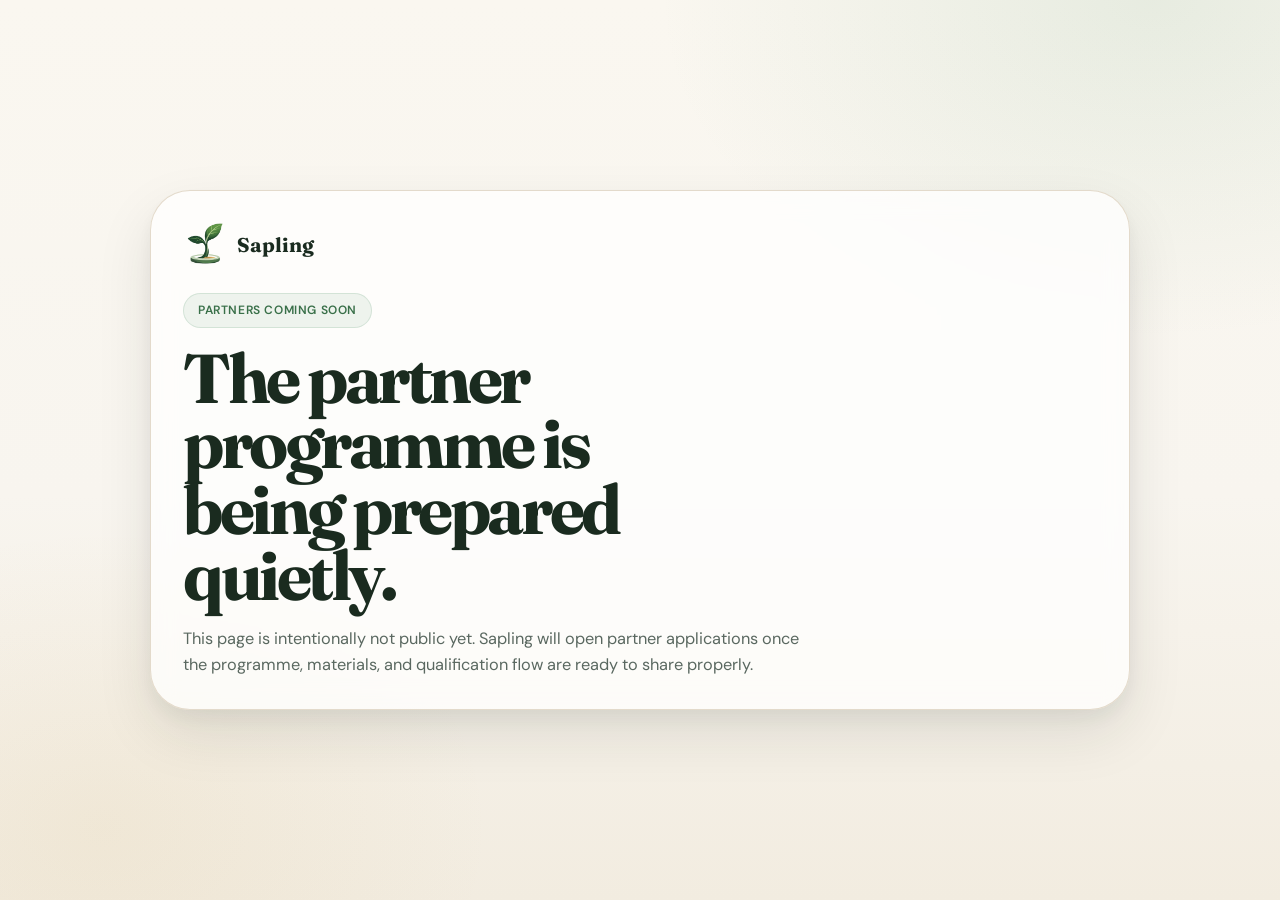
==== commit f517d559: "fix: align coming soon pill with logo on mobile" ====
--- a/partners/index.html
+++ b/partners/index.html
@@ -47,11 +47,15 @@
       background: rgba(255,255,255,.74);
       box-shadow: var(--sh-lg);
       backdrop-filter: blur(12px);
+      display: flex;
+      flex-direction: column;
+      align-items: flex-start;
     }
     .brand { display: inline-flex; align-items: center; gap: 12px; font-family: 'Fraunces', serif; font-weight: 700; font-size: 1.25rem; }
     .brand img { width: 42px; height: 42px; object-fit: contain; }
     .eyebrow {
       display: inline-flex; align-items: center; gap: 8px;
+      align-self: flex-start;
       margin-top: 28px;
       background: rgba(104,160,120,.1); color: var(--green);
       border: 1px solid rgba(104,160,120,.2);
@@ -67,6 +71,9 @@
       max-width: 12ch;
     }
     p { margin: 18px 0 0; color: var(--muted); max-width: 40rem; font-size: 1.02rem; }
+    @media (max-width: 760px) {
+      .eyebrow { margin-top: 22px; }
+    }
   </style>
 </head>
 <body>
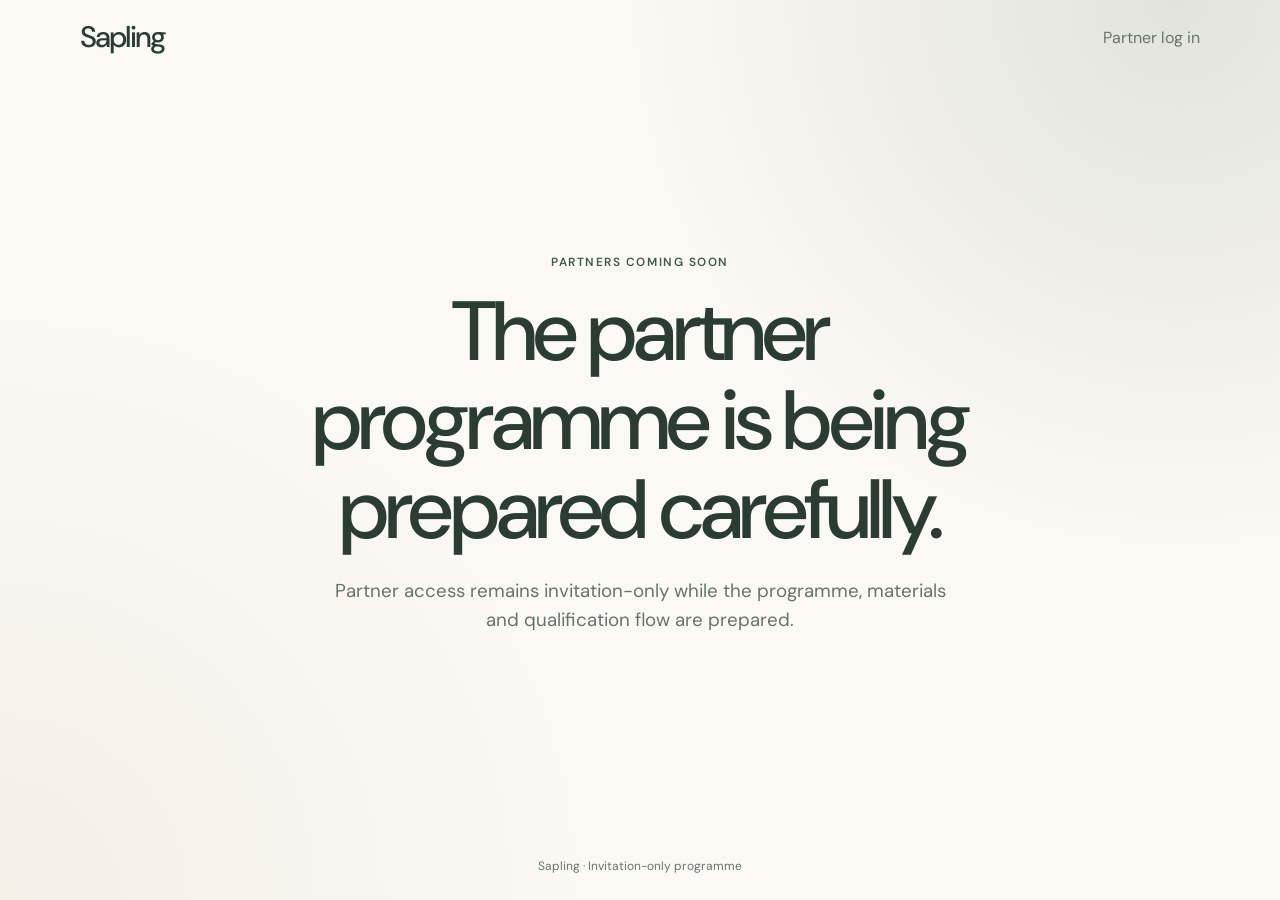
==== commit 6a124c91: "Separate public marketing from application" ====
--- a/partners/index.html
+++ b/partners/index.html
@@ -1,90 +1,13 @@
-<!DOCTYPE html>
+<!doctype html>
 <html lang="en-GB">
 <head>
-  <link rel="icon" href="/sapling.ico" sizes="any">
-  <link rel="icon" type="image/png" href="/sapling.png">
-  <link rel="apple-touch-icon" href="/sapling.png">
-  <link rel="preconnect" href="https://fonts.googleapis.com">
-  <link rel="preconnect" href="https://fonts.gstatic.com" crossorigin>
-  <link href="https://fonts.googleapis.com/css2?family=DM+Sans:ital,opsz,wght@0,9..40,400;0,9..40,500;0,9..40,600;0,9..40,700;1,9..40,400&family=Fraunces:ital,opsz,wght@0,9..144,400;0,9..144,600;0,9..144,700;0,9..144,800;1,9..144,400;1,9..144,700&display=swap" rel="stylesheet">
-  <meta charset="UTF-8" />
-  <meta name="viewport" content="width=device-width, initial-scale=1.0" />
-  <title>Sapling Partners — Coming soon</title>
-  <meta name="description" content="Sapling partner applications are not yet public. More details coming soon." />
-  <style>
-    :root {
-      --bg: #f8f5ef;
-      --text: #1a2b1f;
-      --muted: #5a6860;
-      --line: #e0d6c6;
-      --green: #3a7049;
-      --sh-lg: 0 8px 18px rgba(26,43,31,.05), 0 24px 56px rgba(26,43,31,.10);
-      --radius-xl: 40px;
-      --max: 980px;
-    }
-    *, *::before, *::after { box-sizing: border-box; }
-    body {
-      margin: 0;
-      min-height: 100vh;
-      display: grid;
-      place-items: center;
-      padding: 24px;
-      font-family: 'DM Sans', ui-sans-serif, system-ui, sans-serif;
-      color: var(--text);
-      background-color: var(--bg);
-      background-image:
-        radial-gradient(ellipse 760px 520px at 90% 0%, rgba(104,160,120,.13) 0%, transparent 65%),
-        radial-gradient(ellipse 600px 460px at 8% 92%, rgba(200,154,63,.08) 0%, transparent 65%),
-        linear-gradient(180deg, #faf7f0 0%, #f8f5ef 55%, #f2ece0 100%);
-      -webkit-font-smoothing: antialiased;
-      line-height: 1.55;
-    }
-    .panel {
-      width: min(var(--max), 100%);
-      padding: 32px;
-      border-radius: var(--radius-xl);
-      border: 1px solid rgba(224,214,198,.9);
-      background: rgba(255,255,255,.74);
-      box-shadow: var(--sh-lg);
-      backdrop-filter: blur(12px);
-      display: flex;
-      flex-direction: column;
-      align-items: flex-start;
-    }
-    .brand { display: inline-flex; align-items: center; gap: 12px; font-family: 'Fraunces', serif; font-weight: 700; font-size: 1.25rem; }
-    .brand img { width: 42px; height: 42px; object-fit: contain; }
-    .eyebrow {
-      display: inline-flex; align-items: center; gap: 8px;
-      align-self: flex-start;
-      margin-top: 28px;
-      background: rgba(104,160,120,.1); color: var(--green);
-      border: 1px solid rgba(104,160,120,.2);
-      padding: 7px 14px; border-radius: 999px;
-      font-weight: 600; font-size: 12px; letter-spacing: .05em; text-transform: uppercase;
-    }
-    h1 {
-      margin: 18px 0 0;
-      font-family: 'Fraunces', Georgia, serif;
-      font-size: clamp(2.4rem, 5.4vw, 4.8rem);
-      line-height: .95;
-      letter-spacing: -.05em;
-      max-width: 12ch;
-    }
-    p { margin: 18px 0 0; color: var(--muted); max-width: 40rem; font-size: 1.02rem; }
-    @media (max-width: 760px) {
-      .eyebrow { margin-top: 22px; }
-    }
-  </style>
+  <meta charset="utf-8"><meta name="viewport" content="width=device-width,initial-scale=1"><meta name="theme-color" content="#405A49">
+  <title>Sapling Partners — Coming soon</title><meta name="description" content="Sapling partner applications are not yet public.">
+  <link rel="icon" href="/favicon.svg" type="image/svg+xml"><link rel="preconnect" href="https://fonts.googleapis.com"><link rel="preconnect" href="https://fonts.gstatic.com" crossorigin><link href="https://fonts.googleapis.com/css2?family=DM+Sans:wght@400;500;600;700&display=swap" rel="stylesheet"><link rel="stylesheet" href="/assets/site.css">
 </head>
-<body>
-  <main class="panel">
-    <div class="brand">
-      <img src="/sapling.png" alt="Sapling logo">
-      <span>Sapling</span>
-    </div>
-    <span class="eyebrow">Partners coming soon</span>
-    <h1>The partner programme is being prepared quietly.</h1>
-    <p>This page is intentionally not public yet. Sapling will open partner applications once the programme, materials, and qualification flow are ready to share properly.</p>
-  </main>
+<body class="holding">
+  <header class="site-header shell"><a class="wordmark" href="/">Sapling</a><a class="nav-link" href="https://app.usesapling.co.uk/login?partner=1">Partner log in</a></header>
+  <main class="holding-main shell"><div class="holding-copy"><p class="eyebrow">Partners coming soon</p><h1>The partner programme is being prepared carefully.</h1><p class="lead">Partner access remains invitation-only while the programme, materials and qualification flow are prepared.</p></div></main>
+  <footer class="holding-footer shell">Sapling · Invitation-only programme</footer>
 </body>
 </html>
--- a/assets/site.css
+++ b/assets/site.css
@@ -0,0 +1,90 @@
+:root {
+  --ink: #2b3d32; --green: #405a49; --green-hover: #344a3c; --sage: #6f7f6e;
+  --sage-soft: #dce3d9; --linen: #f2ede2; --paper: #fbf9f4; --white: #fff;
+  --muted: #68736c; --border: #dedbd2; --shadow: 0 28px 70px -42px rgba(43,61,50,.42); --max: 1120px;
+}
+* { box-sizing: border-box; }
+html { scroll-behavior: smooth; }
+body { margin: 0; min-height: 100vh; overflow-x: hidden; color: var(--ink); background: var(--paper); font-family: "DM Sans", ui-sans-serif, system-ui, sans-serif; line-height: 1.55; -webkit-font-smoothing: antialiased; }
+a { color: inherit; text-decoration: none; }
+img, svg { display: block; max-width: 100%; }
+h1, h2, h3, p { margin: 0; }
+h1, h2 { font-weight: 500; letter-spacing: -.045em; line-height: 1.06; }
+h1 { font-size: clamp(2.8rem, 7vw, 5.25rem); }
+h2 { font-size: clamp(2rem, 4.5vw, 3.5rem); }
+h3 { font-size: 1.08rem; line-height: 1.3; }
+.shell { width: min(var(--max), calc(100% - 40px)); margin: 0 auto; }
+.wordmark { font-size: 1.85rem; font-weight: 500; letter-spacing: -.065em; line-height: 1; }
+.site-header { display: flex; align-items: center; justify-content: space-between; min-height: 76px; gap: 24px; }
+.nav { display: flex; align-items: center; gap: 24px; font-size: .9rem; }
+.nav-link { color: var(--muted); transition: color .2s; }
+.nav-link:hover { color: var(--ink); }
+.eyebrow { color: var(--green); font-size: .74rem; font-weight: 600; letter-spacing: .13em; text-transform: uppercase; }
+.lead { margin-top: 22px; max-width: 620px; color: var(--muted); font-size: clamp(1rem, 2vw, 1.17rem); }
+.button { display: inline-flex; min-height: 46px; align-items: center; justify-content: center; border: 1px solid transparent; border-radius: 14px; padding: 0 20px; font-size: .92rem; font-weight: 600; transition: .2s ease; }
+.button-primary { color: var(--white); background: var(--green); }
+.button-primary:hover { background: var(--green-hover); transform: translateY(-1px); }
+.button-secondary { border-color: var(--border); background: rgba(255,255,255,.68); }
+.button-secondary:hover { border-color: var(--sage); }
+.actions { display: flex; flex-wrap: wrap; gap: 12px; margin-top: 30px; }
+.sprout-badge { display: grid; width: 64px; height: 64px; place-items: center; border: 1px solid var(--border); border-radius: 22px; background: rgba(255,255,255,.76); box-shadow: 0 10px 28px -20px rgba(43,61,50,.35); }
+.sprout { width: 42px; height: 42px; }
+.sprout .leaf-a { fill: #6f7f6e; } .sprout .leaf-b { fill: #8d9b89; } .sprout .stem { fill: #405a49; }
+.holding { position: relative; display: flex; min-height: 100vh; flex-direction: column; overflow: hidden; background: radial-gradient(circle at 92% 0%, rgba(111,127,110,.18), transparent 38%), radial-gradient(circle at 0% 100%, rgba(242,237,226,.8), transparent 40%), var(--paper); }
+.holding-main { display: grid; flex: 1; place-items: center; padding: 64px 0 86px; }
+.holding-copy { max-width: 760px; text-align: center; }
+.holding-copy .sprout-badge { margin: 0 auto 30px; }
+.holding-copy h1 { margin-top: 16px; }
+.holding-copy .lead { margin-right: auto; margin-left: auto; }
+.holding-footer { padding: 24px 0; color: var(--muted); text-align: center; font-size: .75rem; }
+.hero { display: grid; grid-template-columns: 1.08fr .92fr; gap: 72px; align-items: center; padding: 84px 0 112px; }
+.hero h1 { margin-top: 18px; }
+.hero-note { margin-top: 14px; color: var(--muted); font-size: .76rem; }
+.product-card { position: relative; border: 1px solid var(--border); border-radius: 32px; background: var(--white); padding: 24px; box-shadow: var(--shadow); }
+.product-card::before { content: ""; position: absolute; z-index: -1; width: 260px; height: 260px; top: -56px; right: -60px; border-radius: 50%; background: var(--sage-soft); filter: blur(30px); opacity: .72; }
+.card-head { display: flex; align-items: flex-start; justify-content: space-between; padding-bottom: 20px; border-bottom: 1px solid var(--border); }
+.card-label { color: var(--muted); font-size: .76rem; }
+.card-value { margin-top: 4px; font-size: 1.75rem; font-weight: 600; }
+.card-pill { border-radius: 99px; background: var(--linen); padding: 7px 10px; color: var(--muted); font-size: .68rem; }
+.activity { display: flex; align-items: center; gap: 12px; padding: 19px 0; }
+.activity + .activity { border-top: 1px solid var(--border); }
+.activity-mark { display: grid; width: 38px; height: 38px; place-items: center; border-radius: 12px; background: var(--linen); color: var(--green); font-weight: 700; }
+.activity-copy { flex: 1; }
+.activity-copy strong { display: block; font-size: .88rem; }
+.activity-copy span { color: var(--muted); font-size: .75rem; }
+.privacy-note { border-radius: 18px; background: var(--green); padding: 16px; color: var(--white); font-size: .82rem; }
+.band { border-top: 1px solid var(--border); border-bottom: 1px solid var(--border); background: rgba(255,255,255,.52); }
+.section { padding: 96px 0; }
+.section-intro { max-width: 680px; }
+.section-intro h2 { margin-top: 14px; }
+.section-intro .lead { font-size: 1rem; }
+.grid-3 { display: grid; grid-template-columns: repeat(3, 1fr); gap: 18px; margin-top: 44px; }
+.info-card { border: 1px solid var(--border); border-radius: 22px; background: var(--paper); padding: 26px; }
+.number { display: block; margin-bottom: 38px; color: var(--green); font-size: .76rem; font-weight: 700; }
+.info-card p { margin-top: 10px; color: var(--muted); font-size: .88rem; }
+.trust-grid { display: grid; grid-template-columns: .9fr 1.1fr; gap: 42px; align-items: center; }
+.trust-panel { border-radius: 30px; background: var(--linen); padding: 34px; }
+.trust-panel ul { margin: 24px 0 0; padding: 0; list-style: none; }
+.trust-panel li { position: relative; padding: 10px 0 10px 28px; color: var(--muted); font-size: .9rem; }
+.trust-panel li::before { content: "✓"; position: absolute; left: 0; color: var(--green); font-weight: 700; }
+.cta { margin-bottom: 96px; border-radius: 34px; background: var(--green); padding: 62px 34px; color: var(--white); text-align: center; }
+.cta h2 { max-width: 700px; margin: 0 auto; }
+.cta p { max-width: 570px; margin: 18px auto 0; color: rgba(255,255,255,.72); }
+.cta .button { margin-top: 28px; background: var(--linen); color: var(--ink); }
+.site-footer { border-top: 1px solid var(--border); }
+.footer-inner { display: flex; align-items: center; justify-content: space-between; gap: 28px; padding: 30px 0; }
+.footer-links { display: flex; flex-wrap: wrap; gap: 18px; color: var(--muted); font-size: .78rem; }
+.partner-hero { padding-top: 88px; }
+.partner-card { border: 1px solid var(--border); border-radius: 30px; background: var(--white); padding: 28px; box-shadow: var(--shadow); }
+.partner-card-head { display: flex; justify-content: space-between; gap: 20px; padding-bottom: 20px; border-bottom: 1px solid var(--border); }
+.sample { border-radius: 99px; background: var(--linen); padding: 7px 11px; color: var(--green); font-size: .72rem; }
+.stats { display: grid; grid-template-columns: repeat(3,1fr); gap: 14px; padding: 24px 0; }
+.stat strong { display: block; font-size: 1.7rem; }
+.stat span { color: var(--muted); font-size: .72rem; }
+.journey { display: flex; align-items: center; gap: 12px; border-radius: 13px; background: var(--paper); padding: 12px; }
+.journey + .journey { margin-top: 9px; }
+.journey strong { flex: 1; font-size: .82rem; }
+.journey span { color: var(--muted); font-size: .72rem; }
+.fine-print { margin-top: 16px; color: var(--muted); font-size: .7rem; }
+@media (max-width: 800px) { .nav .nav-link { display: none; } .hero, .trust-grid { grid-template-columns: 1fr; } .hero { gap: 54px; padding: 56px 0 82px; } .product-card::before { width: 200px; height: 200px; right: -8px; } .grid-3 { grid-template-columns: 1fr; } .section { padding: 76px 0; } }
+@media (max-width: 520px) { .shell { width: min(100% - 30px, var(--max)); } .site-header { min-height: 68px; } .wordmark { font-size: 1.55rem; } .nav { gap: 9px; } .button { min-height: 43px; padding: 0 15px; } .product-card, .partner-card { padding: 19px; border-radius: 24px; } .holding-main { padding-top: 40px; } .footer-inner { align-items: flex-start; flex-direction: column; } }
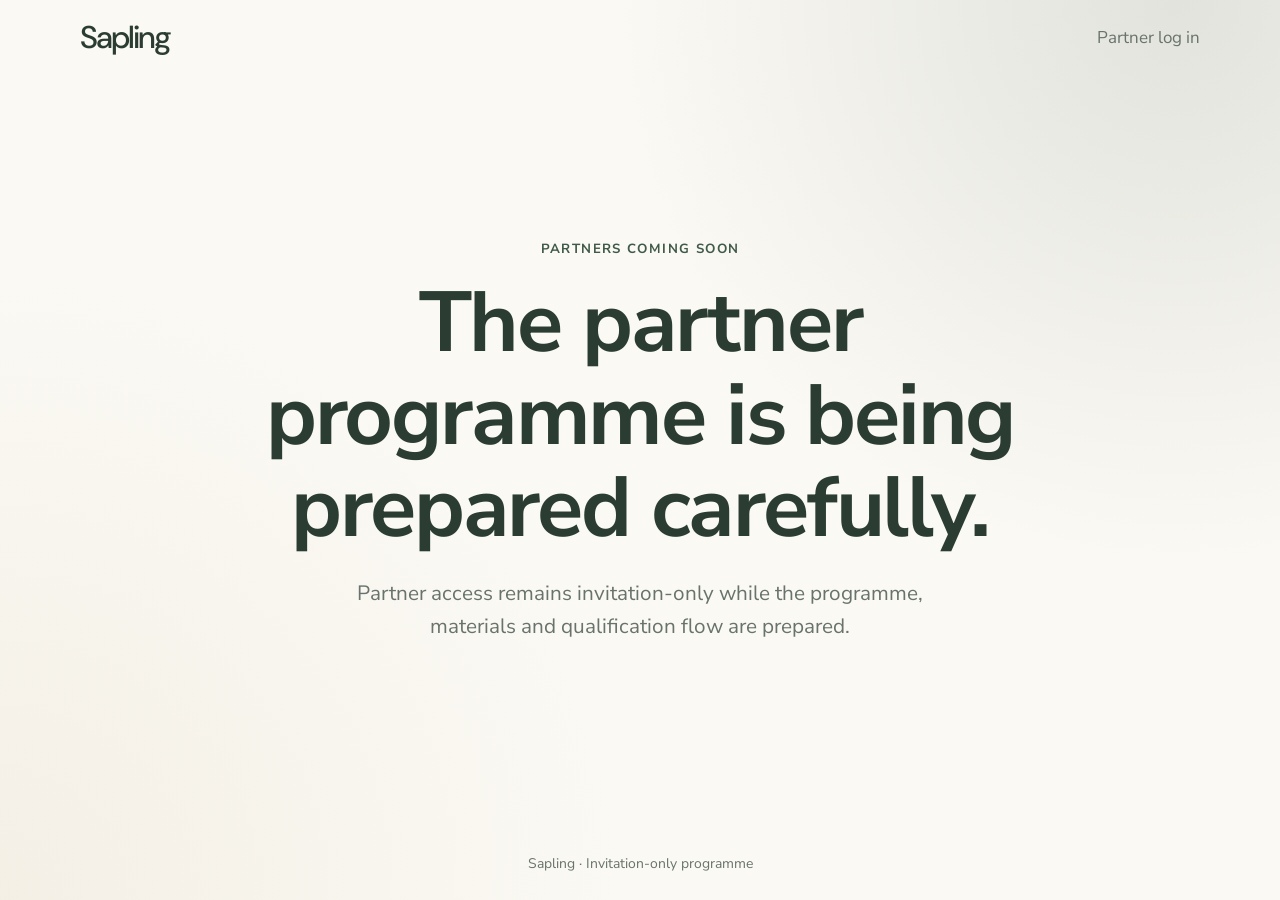
==== commit 2e817d9e: "Soften marketing typography and clarify lifetime share" ====
--- a/partners/index.html
+++ b/partners/index.html
@@ -3,7 +3,7 @@
 <head>
   <meta charset="utf-8"><meta name="viewport" content="width=device-width,initial-scale=1"><meta name="theme-color" content="#405A49">
   <title>Sapling Partners — Coming soon</title><meta name="description" content="Sapling partner applications are not yet public.">
-  <link rel="icon" href="/favicon.svg" type="image/svg+xml"><link rel="preconnect" href="https://fonts.googleapis.com"><link rel="preconnect" href="https://fonts.gstatic.com" crossorigin><link href="https://fonts.googleapis.com/css2?family=DM+Sans:wght@400;500;600;700&display=swap" rel="stylesheet"><link rel="stylesheet" href="/assets/site.css">
+  <link rel="icon" href="/favicon.svg" type="image/svg+xml"><link rel="preconnect" href="https://fonts.googleapis.com"><link rel="preconnect" href="https://fonts.gstatic.com" crossorigin><link href="https://fonts.googleapis.com/css2?family=DM+Sans:wght@400;500;600;700&amp;family=Nunito+Sans:wght@400;500;600;700&amp;display=swap" rel="stylesheet"><link rel="stylesheet" href="/assets/site.css">
 </head>
 <body class="holding">
   <header class="site-header shell"><a class="wordmark" href="/">Sapling</a><a class="nav-link" href="https://app.usesapling.co.uk/login?partner=1">Partner log in</a></header>
--- a/assets/site.css
+++ b/assets/site.css
@@ -4,24 +4,24 @@
   --muted: #68736c; --border: #dedbd2; --shadow: 0 28px 70px -42px rgba(43,61,50,.42); --max: 1120px;
 }
 * { box-sizing: border-box; }
-html { scroll-behavior: smooth; }
-body { margin: 0; min-height: 100vh; overflow-x: hidden; color: var(--ink); background: var(--paper); font-family: "DM Sans", ui-sans-serif, system-ui, sans-serif; line-height: 1.55; -webkit-font-smoothing: antialiased; }
+html { scroll-behavior: smooth; font-size: 17px; }
+body { margin: 0; min-height: 100vh; overflow-x: hidden; color: var(--ink); background: var(--paper); font-family: "Nunito Sans", "DM Sans", ui-sans-serif, system-ui, sans-serif; font-size: 1rem; line-height: 1.62; -webkit-font-smoothing: antialiased; }
 a { color: inherit; text-decoration: none; }
 img, svg { display: block; max-width: 100%; }
 h1, h2, h3, p { margin: 0; }
-h1, h2 { font-weight: 500; letter-spacing: -.045em; line-height: 1.06; }
-h1 { font-size: clamp(2.8rem, 7vw, 5.25rem); }
-h2 { font-size: clamp(2rem, 4.5vw, 3.5rem); }
-h3 { font-size: 1.08rem; line-height: 1.3; }
+h1, h2 { font-weight: 700; letter-spacing: -.026em; line-height: 1.09; }
+h1 { font-size: clamp(2.6rem, 7vw, 5rem); }
+h2 { font-size: clamp(1.95rem, 4.5vw, 3.3rem); }
+h3 { font-size: 1.12rem; font-weight: 700; line-height: 1.34; }
 .shell { width: min(var(--max), calc(100% - 40px)); margin: 0 auto; }
-.wordmark { font-size: 1.85rem; font-weight: 500; letter-spacing: -.065em; line-height: 1; }
+.wordmark { font-family: "DM Sans", ui-sans-serif, system-ui, sans-serif; font-size: 1.85rem; font-weight: 500; letter-spacing: -.065em; line-height: 1; }
 .site-header { display: flex; align-items: center; justify-content: space-between; min-height: 76px; gap: 24px; }
-.nav { display: flex; align-items: center; gap: 24px; font-size: .9rem; }
+.nav { display: flex; align-items: center; gap: 24px; font-size: .94rem; }
 .nav-link { color: var(--muted); transition: color .2s; }
 .nav-link:hover { color: var(--ink); }
-.eyebrow { color: var(--green); font-size: .74rem; font-weight: 600; letter-spacing: .13em; text-transform: uppercase; }
-.lead { margin-top: 22px; max-width: 620px; color: var(--muted); font-size: clamp(1rem, 2vw, 1.17rem); }
-.button { display: inline-flex; min-height: 46px; align-items: center; justify-content: center; border: 1px solid transparent; border-radius: 14px; padding: 0 20px; font-size: .92rem; font-weight: 600; transition: .2s ease; }
+.eyebrow { color: var(--green); font-size: .78rem; font-weight: 700; letter-spacing: .105em; text-transform: uppercase; }
+.lead { margin-top: 22px; max-width: 620px; color: var(--muted); font-size: clamp(1.06rem, 2vw, 1.22rem); line-height: 1.62; }
+.button { display: inline-flex; min-height: 50px; align-items: center; justify-content: center; border: 1px solid transparent; border-radius: 16px; padding: 0 22px; font-size: .97rem; font-weight: 700; transition: .2s ease; }
 .button-primary { color: var(--white); background: var(--green); }
 .button-primary:hover { background: var(--green-hover); transform: translateY(-1px); }
 .button-secondary { border-color: var(--border); background: rgba(255,255,255,.68); }
@@ -36,55 +36,222 @@
 .holding-copy .sprout-badge { margin: 0 auto 30px; }
 .holding-copy h1 { margin-top: 16px; }
 .holding-copy .lead { margin-right: auto; margin-left: auto; }
-.holding-footer { padding: 24px 0; color: var(--muted); text-align: center; font-size: .75rem; }
+.holding-footer { padding: 24px 0; color: var(--muted); text-align: center; font-size: .82rem; }
 .hero { display: grid; grid-template-columns: 1.08fr .92fr; gap: 72px; align-items: center; padding: 84px 0 112px; }
 .hero h1 { margin-top: 18px; }
-.hero-note { margin-top: 14px; color: var(--muted); font-size: .76rem; }
+.hero-note { margin-top: 16px; max-width: 640px; color: var(--muted); font-size: .84rem; line-height: 1.58; }
 .product-card { position: relative; border: 1px solid var(--border); border-radius: 32px; background: var(--white); padding: 24px; box-shadow: var(--shadow); }
 .product-card::before { content: ""; position: absolute; z-index: -1; width: 260px; height: 260px; top: -56px; right: -60px; border-radius: 50%; background: var(--sage-soft); filter: blur(30px); opacity: .72; }
 .card-head { display: flex; align-items: flex-start; justify-content: space-between; padding-bottom: 20px; border-bottom: 1px solid var(--border); }
-.card-label { color: var(--muted); font-size: .76rem; }
+.card-label { color: var(--muted); font-size: .82rem; }
 .card-value { margin-top: 4px; font-size: 1.75rem; font-weight: 600; }
-.card-pill { border-radius: 99px; background: var(--linen); padding: 7px 10px; color: var(--muted); font-size: .68rem; }
+.card-heading { margin-top: 5px; font-size: 1.06rem; font-weight: 700; }
+.card-pill { border-radius: 99px; background: var(--linen); padding: 7px 10px; color: var(--muted); font-size: .75rem; }
 .activity { display: flex; align-items: center; gap: 12px; padding: 19px 0; }
 .activity + .activity { border-top: 1px solid var(--border); }
 .activity-mark { display: grid; width: 38px; height: 38px; place-items: center; border-radius: 12px; background: var(--linen); color: var(--green); font-weight: 700; }
 .activity-copy { flex: 1; }
-.activity-copy strong { display: block; font-size: .88rem; }
-.activity-copy span { color: var(--muted); font-size: .75rem; }
-.privacy-note { border-radius: 18px; background: var(--green); padding: 16px; color: var(--white); font-size: .82rem; }
+.activity-copy strong { display: block; font-size: .94rem; }
+.activity-copy span { color: var(--muted); font-size: .82rem; }
+.privacy-note { border-radius: 18px; background: var(--green); padding: 16px; color: var(--white); font-size: .9rem; }
+.future-summary { display: grid; grid-template-columns: 1fr 1fr; gap: 12px; padding: 18px 0; }
+.future-summary span { border-radius: 16px; background: var(--linen); padding: 14px; }
+.future-summary small { display: block; color: var(--muted); font-size: .75rem; }
+.future-summary strong { display: block; margin-top: 4px; font-size: 1.35rem; }
+.future-first { grid-template-columns: 1.35fr .65fr; }
+.future-first .future-primary { color: var(--white); background: var(--green); }
+.future-first .future-primary small { color: rgba(255,255,255,.72); }
+.future-first .future-primary strong { font-size: 1.85rem; }
 .band { border-top: 1px solid var(--border); border-bottom: 1px solid var(--border); background: rgba(255,255,255,.52); }
 .section { padding: 96px 0; }
 .section-intro { max-width: 680px; }
+.wide-intro { max-width: 820px; }
 .section-intro h2 { margin-top: 14px; }
-.section-intro .lead { font-size: 1rem; }
+.section-intro .lead { font-size: 1.08rem; }
 .grid-3 { display: grid; grid-template-columns: repeat(3, 1fr); gap: 18px; margin-top: 44px; }
+.grid-4 { display: grid; grid-template-columns: repeat(4, 1fr); gap: 16px; margin-top: 44px; }
 .info-card { border: 1px solid var(--border); border-radius: 22px; background: var(--paper); padding: 26px; }
-.number { display: block; margin-bottom: 38px; color: var(--green); font-size: .76rem; font-weight: 700; }
-.info-card p { margin-top: 10px; color: var(--muted); font-size: .88rem; }
+.number { display: block; margin-bottom: 38px; color: var(--green); font-size: .82rem; font-weight: 700; }
+.info-card p { margin-top: 10px; color: var(--muted); font-size: .95rem; line-height: 1.58; }
+.occasion-icon { display: block; margin-bottom: 34px; font-size: 1.65rem; }
+.before-after-figure { position: relative; overflow: hidden; margin: 44px 0 0; border: 1px solid var(--border); border-radius: 30px; background: var(--linen); box-shadow: var(--shadow); }
+.before-after-figure img { width: 100%; }
+.scene-label { position: absolute; top: 18px; border-radius: 999px; background: rgba(251,249,244,.9); padding: 8px 12px; color: var(--ink); font-size: .72rem; font-weight: 700; box-shadow: 0 8px 24px -18px rgba(43,61,50,.7); backdrop-filter: blur(8px); }
+.scene-before { left: 18px; }
+.scene-after { left: calc(50% + 18px); }
+.future-overlay { position: absolute; z-index: 2; top: 22px; right: 22px; display: grid; min-width: 230px; overflow: hidden; gap: 2px; border: 1px solid rgba(255,255,255,.7); border-radius: 24px; background: linear-gradient(145deg,rgba(43,61,50,.98),rgba(64,90,73,.96) 58%,rgba(111,127,110,.95)); padding: 19px 20px 18px; color: var(--white); box-shadow: 0 26px 54px -22px rgba(18,32,23,.88),inset 0 1px 0 rgba(255,255,255,.28); backdrop-filter: blur(14px); isolation: isolate; }
+.future-overlay::before { content: ""; position: absolute; z-index: -1; top: -72px; right: -48px; width: 190px; height: 130px; border-radius: 50%; background: radial-gradient(circle,rgba(255,255,255,.34),rgba(255,255,255,0) 68%); }
+.future-overlay small { color: rgba(255,255,255,.76); font-size: .7rem; font-weight: 700; text-transform: uppercase; letter-spacing: .1em; }
+.future-destination { margin-top: 11px; color: rgba(255,255,255,.8); font-size: .72rem; }
+.future-main-value { font-size: 2.85rem; font-weight: 600; letter-spacing: -.055em; line-height: 1; text-shadow: 0 2px 18px rgba(18,32,23,.28); }
+.future-origin { width: fit-content; margin-top: 11px; border: 1px solid rgba(255,255,255,.2); border-radius: 999px; background: rgba(255,255,255,.12); padding: 5px 9px; color: rgba(255,255,255,.82); font-size: .67rem; }
+.figure-note { max-width: 900px; margin-top: 14px; color: var(--muted); font-size: .8rem; line-height: 1.58; }
+.impact-band { border-top: 1px solid var(--border); border-bottom: 1px solid var(--border); background: var(--linen); }
+.impact-grid { display: grid; grid-template-columns: .88fr 1.12fr; gap: 54px; align-items: center; }
+.impact-grid h2 { margin-top: 14px; }
+.buffett-quote { margin: 34px 0 0; border-left: 3px solid var(--sage); padding-left: 20px; font-size: 1.15rem; font-weight: 500; line-height: 1.45; }
+.buffett-quote cite { display: block; margin-top: 10px; color: var(--muted); font-size: .72rem; font-style: normal; font-weight: 400; }
+.buffett-quote a { text-decoration: underline; text-underline-offset: 3px; }
+.comparison-card { border: 1px solid var(--border); border-radius: 30px; background: var(--white); padding: 28px; box-shadow: var(--shadow); }
+.comparison-head { display: flex; align-items: flex-start; justify-content: space-between; gap: 20px; padding-bottom: 20px; border-bottom: 1px solid var(--border); }
+.comparison-head h3 { margin-top: 5px; font-size: 1.25rem; }
+.comparison-bars { display: grid; gap: 22px; padding: 26px 0 22px; }
+.bar-copy { display: flex; align-items: baseline; justify-content: space-between; gap: 18px; }
+.bar-copy span { font-size: .84rem; font-weight: 600; }
+.bar-copy strong { font-size: 1.45rem; }
+.bar-track { height: 13px; overflow: hidden; margin-top: 8px; border-radius: 99px; background: var(--linen); }
+.bar-track span { display: block; height: 100%; border-radius: inherit; background: var(--green); }
+.muted-bar .bar-track span { background: var(--sage); }
+.bar-row small { display: block; margin-top: 7px; color: var(--muted); font-size: .7rem; }
+.difference-row { display: flex; align-items: baseline; justify-content: space-between; border-radius: 16px; background: var(--green); padding: 15px 17px; color: var(--white); }
+.difference-row span { font-size: .8rem; }
+.difference-row strong { font-size: 1.35rem; }
+.comparison-card .fine-print { line-height: 1.5; }
 .trust-grid { display: grid; grid-template-columns: .9fr 1.1fr; gap: 42px; align-items: center; }
 .trust-panel { border-radius: 30px; background: var(--linen); padding: 34px; }
 .trust-panel ul { margin: 24px 0 0; padding: 0; list-style: none; }
-.trust-panel li { position: relative; padding: 10px 0 10px 28px; color: var(--muted); font-size: .9rem; }
+.trust-panel li { position: relative; padding: 10px 0 10px 28px; color: var(--muted); font-size: .97rem; }
 .trust-panel li::before { content: "✓"; position: absolute; left: 0; color: var(--green); font-weight: 700; }
 .cta { margin-bottom: 96px; border-radius: 34px; background: var(--green); padding: 62px 34px; color: var(--white); text-align: center; }
 .cta h2 { max-width: 700px; margin: 0 auto; }
 .cta p { max-width: 570px; margin: 18px auto 0; color: rgba(255,255,255,.72); }
 .cta .button { margin-top: 28px; background: var(--linen); color: var(--ink); }
+.cta .actions .button { margin-top: 0; }
 .site-footer { border-top: 1px solid var(--border); }
 .footer-inner { display: flex; align-items: center; justify-content: space-between; gap: 28px; padding: 30px 0; }
-.footer-links { display: flex; flex-wrap: wrap; gap: 18px; color: var(--muted); font-size: .78rem; }
+.footer-links { display: flex; flex-wrap: wrap; gap: 18px; color: var(--muted); font-size: .84rem; }
 .partner-hero { padding-top: 88px; }
 .partner-card { border: 1px solid var(--border); border-radius: 30px; background: var(--white); padding: 28px; box-shadow: var(--shadow); }
 .partner-card-head { display: flex; justify-content: space-between; gap: 20px; padding-bottom: 20px; border-bottom: 1px solid var(--border); }
-.sample { border-radius: 99px; background: var(--linen); padding: 7px 11px; color: var(--green); font-size: .72rem; }
+.sample { border-radius: 99px; background: var(--linen); padding: 7px 11px; color: var(--green); font-size: .78rem; font-weight: 700; }
 .stats { display: grid; grid-template-columns: repeat(3,1fr); gap: 14px; padding: 24px 0; }
 .stat strong { display: block; font-size: 1.7rem; }
-.stat span { color: var(--muted); font-size: .72rem; }
+.stat span { color: var(--muted); font-size: .79rem; }
 .journey { display: flex; align-items: center; gap: 12px; border-radius: 13px; background: var(--paper); padding: 12px; }
 .journey + .journey { margin-top: 9px; }
-.journey strong { flex: 1; font-size: .82rem; }
-.journey span { color: var(--muted); font-size: .72rem; }
-.fine-print { margin-top: 16px; color: var(--muted); font-size: .7rem; }
-@media (max-width: 800px) { .nav .nav-link { display: none; } .hero, .trust-grid { grid-template-columns: 1fr; } .hero { gap: 54px; padding: 56px 0 82px; } .product-card::before { width: 200px; height: 200px; right: -8px; } .grid-3 { grid-template-columns: 1fr; } .section { padding: 76px 0; } }
-@media (max-width: 520px) { .shell { width: min(100% - 30px, var(--max)); } .site-header { min-height: 68px; } .wordmark { font-size: 1.55rem; } .nav { gap: 9px; } .button { min-height: 43px; padding: 0 15px; } .product-card, .partner-card { padding: 19px; border-radius: 24px; } .holding-main { padding-top: 40px; } .footer-inner { align-items: flex-start; flex-direction: column; } }
+.journey strong { flex: 1; font-size: .9rem; }
+.journey span { color: var(--muted); font-size: .8rem; }
+.fine-print { margin-top: 16px; color: var(--muted); font-size: .78rem; line-height: 1.58; }
+.partner-forecast-card { scroll-margin-top: 30px; }
+.partner-stats { grid-template-columns: .8fr 1fr 1fr; }
+.partner-stats .stat strong { font-size: 1.45rem; }
+.chart-title { display: flex; align-items: baseline; justify-content: space-between; gap: 20px; margin-top: 2px; border-top: 1px solid var(--border); padding-top: 18px; }
+.chart-title span { color: var(--muted); font-size: .82rem; }
+.chart-title strong { font-size: 1.18rem; }
+.chart-title small { color: var(--muted); font-size: .74rem; font-weight: 600; }
+.revenue-chart { width: 100%; margin-top: 14px; }
+.pricing-section { padding-top: 24px; }
+.pricing-panel { display: grid; grid-template-columns: 1.15fr .85fr; gap: 34px 54px; align-items: center; border: 1px solid var(--border); border-radius: 30px; background: rgba(255,255,255,.62); padding: 34px; }
+.pricing-panel h2 { margin-top: 12px; font-size: clamp(1.75rem,3.5vw,2.6rem); }
+.pricing-panel .lead { margin-top: 16px; font-size: 1.02rem; }
+.pricing-example { display: grid; grid-template-columns: 1fr auto 1fr; gap: 16px; align-items: center; border-radius: 22px; background: var(--linen); padding: 22px; }
+.pricing-example span { text-align: center; }
+.pricing-example small { display: block; color: var(--muted); font-size: .75rem; }
+.pricing-example strong { display: block; margin-top: 4px; font-size: 1.65rem; }
+.pricing-example .pricing-divider { color: var(--sage); font-size: .8rem; font-weight: 700; }
+.pricing-panel > .fine-print { grid-column: 1 / -1; margin-top: -16px; }
+.pricing-tiers { overflow: hidden; border: 1px solid var(--border); border-radius: 22px; background: var(--white); }
+.pricing-tiers > div { display: flex; align-items: baseline; justify-content: space-between; gap: 20px; padding: 16px 18px; }
+.pricing-tiers > div + div { border-top: 1px solid var(--border); }
+.pricing-tiers span { color: var(--muted); font-size: .9rem; }
+.pricing-tiers strong { color: var(--green); font-size: 1.22rem; }
+.fee-model { display: grid; grid-template-columns: 1.1fr auto 1fr auto 1.2fr; gap: 10px; align-items: center; margin: 0 0 18px; border-radius: 17px; background: var(--linen); padding: 14px 15px; }
+.fee-model span:not(.fee-operator) { min-width: 0; }
+.fee-model small { display: block; color: var(--muted); font-size: .68rem; line-height: 1.35; }
+.fee-model strong { display: block; margin-top: 2px; font-size: 1rem; }
+.fee-model .fee-operator { color: var(--sage); font-size: .8rem; font-weight: 700; }
+.fee-model .partner-share { border-radius: 12px; background: var(--white); padding: 8px 10px; }
+.partner-tier-note { display: grid; gap: 4px; margin: -5px 0 18px; border-left: 3px solid var(--sage); padding-left: 12px; }
+.partner-tier-note strong { font-size: .8rem; }
+.partner-tier-note span { color: var(--muted); font-size: .75rem; line-height: 1.52; }
+.scale-example { margin-top: 20px; border-top: 1px solid var(--border); padding-top: 18px; }
+.scale-intro { display: flex; align-items: flex-end; justify-content: space-between; gap: 20px; }
+.scale-intro h4 { margin: 3px 0 0; font-size: .95rem; }
+.scale-intro > span { color: var(--muted); font-size: .72rem; }
+.scale-table { margin-top: 13px; border: 1px solid var(--border); border-radius: 16px; overflow: hidden; }
+.scale-table-head,.scale-row { display: grid; grid-template-columns: 1.05fr repeat(3,1fr); align-items: center; }
+.scale-table-head { background: var(--linen); color: var(--muted); font-size: .68rem; font-weight: 700; }
+.scale-table-head span,.scale-row > * { padding: 8px 10px; }
+.scale-row { color: var(--ink); font-size: .79rem; }
+.scale-row + .scale-row { border-top: 1px solid var(--border); }
+.scale-row > span { font-weight: 600; }
+.scale-row small { display: none; }
+.scale-row-featured { background: rgba(220,227,217,.42); }
+.scale-family { font-size: .76rem; }
+.value-loop-grid { display: grid; grid-template-columns: .92fr 1.08fr; gap: 54px; align-items: center; }
+.value-loop-grid h2 { margin-top: 14px; }
+.value-loop-note { margin-top: 22px; color: var(--green); font-size: .96rem; font-weight: 700; }
+.value-loop { border: 1px solid var(--border); border-radius: 28px; background: var(--white); padding: 10px 24px; box-shadow: var(--shadow); }
+.value-loop > div { display: flex; gap: 16px; padding: 17px 0; }
+.value-loop > div + div { border-top: 1px solid var(--border); }
+.value-loop > div > span { display: grid; flex: 0 0 34px; height: 34px; place-items: center; border-radius: 11px; background: var(--linen); color: var(--green); font-size: .72rem; font-weight: 700; }
+.value-loop p { min-width: 0; }
+.value-loop strong { display: block; font-size: .92rem; }
+.value-loop small { display: block; margin-top: 3px; color: var(--muted); font-size: .8rem; line-height: 1.48; }
+.family-benefit, .payout-choice { display: grid; grid-template-columns: 1.15fr .85fr; gap: 50px; align-items: center; }
+.family-benefit { padding-top: 72px; }
+.family-benefit .sample { display: inline-block; margin-bottom: 18px; }
+.family-benefit h2, .payout-choice h2 { margin-top: 14px; }
+.benefit-card { position: relative; overflow: hidden; border: 1px solid var(--border); border-radius: 30px; background: var(--green); padding: 34px; color: var(--white); box-shadow: var(--shadow); }
+.benefit-card::after { content: ""; position: absolute; top: -80px; right: -50px; width: 180px; height: 180px; border-radius: 50%; background: rgba(255,255,255,.08); }
+.benefit-card > span { color: rgba(255,255,255,.76); font-size: .79rem; font-weight: 700; text-transform: uppercase; letter-spacing: .08em; }
+.benefit-card > strong { display: block; margin-top: 8px; font-size: 3.5rem; line-height: 1; }
+.benefit-card p { margin-top: 16px; font-size: 1rem; }
+.benefit-card small { display: block; margin-top: 22px; border-top: 1px solid rgba(255,255,255,.18); padding-top: 14px; color: rgba(255,255,255,.76); font-size: .78rem; }
+.payout-choice { border-top: 1px solid var(--border); padding-top: 76px; }
+.kit-preview { display: grid; grid-template-columns: .9fr 1.1fr; gap: 38px; align-items: center; margin-top: 22px; border: 1px solid var(--border); border-radius: 26px; background: var(--linen); padding: 26px; }
+.kit-preview h3 { margin-top: 12px; font-size: 1.25rem; }
+.kit-preview > div:last-child > p { margin-top: 10px; color: var(--muted); font-size: .92rem; }
+.kit-mock { border: 1px solid var(--border); border-radius: 20px; background: var(--white); padding: 22px; box-shadow: 0 18px 44px -34px rgba(43,61,50,.6); }
+.kit-mock-head { display: flex; flex-wrap: wrap; align-items: baseline; gap: 8px; color: var(--muted); font-size: .8rem; }
+.kit-mock-head strong { color: var(--ink); font-size: 1.2rem; letter-spacing: -.045em; }
+.kit-mock > p { margin-top: 22px; color: var(--ink); font-size: 1.05rem; font-weight: 600; line-height: 1.35; }
+.kit-mock-meta { display: flex; flex-wrap: wrap; gap: 7px; margin-top: 20px; }
+.kit-mock-meta span { border-radius: 999px; background: var(--linen); padding: 5px 8px; color: var(--muted); font-size: .68rem; }
+.compact-section { padding-top: 36px; }
+.calculator-layout { display: grid; grid-template-columns: .9fr 1.1fr; gap: 54px; align-items: center; }
+.calculator-card { border: 1px solid var(--border); border-radius: 30px; background: var(--white); padding: 28px; box-shadow: var(--shadow); }
+.calculator-fields { display: grid; grid-template-columns: 1fr 1fr; gap: 14px; }
+.calculator-fields label > span:first-child, .target-options legend { display: block; margin-bottom: 7px; color: var(--muted); font-size: .8rem; font-weight: 700; }
+.calculator-fields select, .calculator-fields input { width: 100%; min-height: 46px; border: 1px solid var(--border); border-radius: 13px; background: var(--paper); padding: 0 13px; color: var(--ink); font: inherit; font-size: .9rem; }
+.calculator-fields select:focus, .calculator-fields input:focus { outline: 3px solid rgba(111,127,110,.22); border-color: var(--green); }
+.money-input { position: relative; display: block; }
+.money-input > span { position: absolute; z-index: 1; top: 50%; left: 13px; transform: translateY(-50%); color: var(--muted); }
+.money-input input { padding-left: 29px; }
+.target-options { display: flex; flex-wrap: wrap; gap: 9px; margin: 20px 0 0; border: 0; padding: 0; }
+.target-options legend { width: 100%; }
+.target-options label { cursor: pointer; }
+.target-options input { position: absolute; opacity: 0; pointer-events: none; }
+.target-options label span { display: block; border: 1px solid var(--border); border-radius: 999px; background: var(--paper); padding: 9px 13px; color: var(--muted); font-size: .84rem; font-weight: 700; }
+.target-options input:checked + span { border-color: var(--green); background: var(--green); color: var(--white); }
+.target-options input:focus-visible + span { outline: 3px solid rgba(111,127,110,.28); }
+.calculator-result { display: grid; gap: 5px; margin-top: 20px; border-radius: 20px; background: var(--linen); padding: 21px; }
+.calculator-result span { color: var(--muted); font-size: .9rem; }
+.calculator-result strong { color: var(--green); font-size: clamp(1.45rem,3vw,2rem); line-height: 1.15; }
+.calculator-result small { color: var(--muted); font-size: .79rem; }
+.planting-layout { display: grid; grid-template-columns: .85fr 1.15fr; gap: 64px; align-items: center; }
+.planting-layout h2, .community-grid h2 { margin-top: 14px; }
+.planting-visual { display: flex; align-items: flex-end; justify-content: center; min-height: 230px; overflow: hidden; border: 1px solid var(--border); border-radius: 30px; background: radial-gradient(circle at 50% 84%,rgba(111,127,110,.22),transparent 38%),var(--linen); padding: 36px 28px; }
+.growth-stage { display: grid; place-items: center; border-radius: 999px; background: rgba(255,255,255,.68); box-shadow: 0 16px 36px -28px rgba(43,61,50,.6); animation: gentle-grow 4s ease-in-out infinite; }
+.growth-stage img { width: 100%; height: 100%; }
+.growth-stage-one { width: 46px; height: 46px; padding: 12px; opacity: .58; }
+.growth-stage-two { width: 74px; height: 74px; padding: 16px; animation-delay: .4s; }
+.growth-stage-three { width: 112px; height: 112px; padding: 23px; animation-delay: .8s; }
+.growth-line { flex: 1; height: 1px; margin-bottom: 24px; background: var(--sage); opacity: .55; }
+@keyframes gentle-grow { 0%,100% { transform: translateY(0) scale(1); } 50% { transform: translateY(-5px) scale(1.025); } }
+@media (prefers-reduced-motion: reduce) { .growth-stage { animation: none; } }
+.community-grid { display: grid; grid-template-columns: 1fr 1fr; gap: 18px; }
+.story-panel { border: 1px solid var(--border); border-radius: 30px; background: var(--linen); padding: 36px; }
+.story-panel-sage { background: var(--sage-soft); }
+.story-panel .lead { font-size: 1.06rem; }
+.planned-referral { display: grid; grid-template-columns: 1.08fr .92fr; gap: 46px; align-items: center; border-top: 1px solid var(--border); }
+.planned-referral .sample { display: inline-block; margin-bottom: 18px; }
+.planned-referral h2 { margin-top: 14px; }
+.faq-section { padding-top: 32px; }
+.faq-section details { border-bottom: 1px solid var(--border); }
+.faq-section details:first-of-type { margin-top: 36px; border-top: 1px solid var(--border); }
+.faq-section summary { cursor: pointer; padding: 22px 4px; font-weight: 600; }
+.faq-section details p { max-width: 820px; padding: 0 4px 22px; color: var(--muted); font-size: .97rem; }
+@media (max-width: 960px) { .grid-4 { grid-template-columns: 1fr 1fr; } }
+@media (max-width: 800px) { .nav .nav-link { display: none; } .hero, .trust-grid, .impact-grid, .pricing-panel, .value-loop-grid, .kit-preview, .calculator-layout, .planting-layout, .community-grid, .planned-referral, .family-benefit, .payout-choice { grid-template-columns: 1fr; } .hero { gap: 54px; padding: 56px 0 82px; } .product-card::before { width: 200px; height: 200px; right: -8px; } .grid-3 { grid-template-columns: 1fr; } .section { padding: 76px 0; } .impact-grid, .value-loop-grid, .calculator-layout, .planting-layout, .family-benefit, .payout-choice { gap: 42px; } .pricing-panel > .fine-print { margin-top: -12px; } .before-after-figure { border-radius: 24px; } .before-after-figure img { border-radius: 24px; } .future-overlay { top: 46px; right: 12px; min-width: 0; width: min(44%,190px); border-radius: 18px; padding: 14px 15px 13px; } .future-main-value { font-size: clamp(2rem,7vw,2.55rem); } }
+@media (max-width: 520px) { .shell { width: min(100% - 30px, var(--max)); } .site-header { min-height: 68px; } .wordmark { font-size: 1.55rem; } .nav { gap: 9px; } .button { min-height: 46px; padding: 0 15px; } .product-card, .partner-card, .comparison-card, .calculator-card { padding: 19px; border-radius: 24px; } .holding-main { padding-top: 40px; } .footer-inner { align-items: flex-start; flex-direction: column; } .future-summary, .calculator-fields, .grid-4 { grid-template-columns: 1fr; } .scene-label { top: 10px; padding: 6px 8px; font-size: .68rem; } .scene-before { left: 10px; } .scene-after { left: calc(50% + 10px); } .future-overlay { top: 42px; right: 9px; width: 44%; padding: 11px 12px; } .future-overlay small { font-size: .62rem; } .future-destination { margin-top: 7px; font-size: .68rem; } .future-main-value { font-size: 2rem; } .future-origin { margin-top: 7px; padding: 4px 7px; font-size: .62rem; } .partner-stats { grid-template-columns: 1fr 1fr; } .partner-stats .stat:last-child { grid-column: 1 / -1; } .fee-model { grid-template-columns: 1fr auto 1fr; } .fee-model .fee-operator:nth-of-type(4) { display: none; } .fee-model .partner-share { grid-column: 1 / -1; text-align: center; } .fee-model .partner-share::before { content: "+"; display: block; margin-bottom: 2px; color: var(--sage); font-size: .7rem; font-weight: 700; } .chart-title, .scale-intro { align-items: flex-start; flex-direction: column; gap: 4px; } .scale-table-head { display: none; } .scale-row { grid-template-columns: repeat(3,1fr); padding: 8px 3px; } .scale-family { grid-column: 1 / -1; padding-bottom: 3px !important; } .scale-row > span { padding-top: 3px; } .scale-row small { display: block; margin-bottom: 2px; color: var(--muted); font-size: .66rem; font-weight: 600; } .pricing-panel { gap: 26px; padding: 24px 20px; } .pricing-example { gap: 8px; padding: 18px 12px; } .pricing-example strong { font-size: 1.35rem; } .value-loop, .kit-preview { padding: 18px; } .planting-visual { min-height: 190px; padding: 28px 18px; } .growth-stage-three { width: 92px; height: 92px; } .story-panel { padding: 26px; } }
